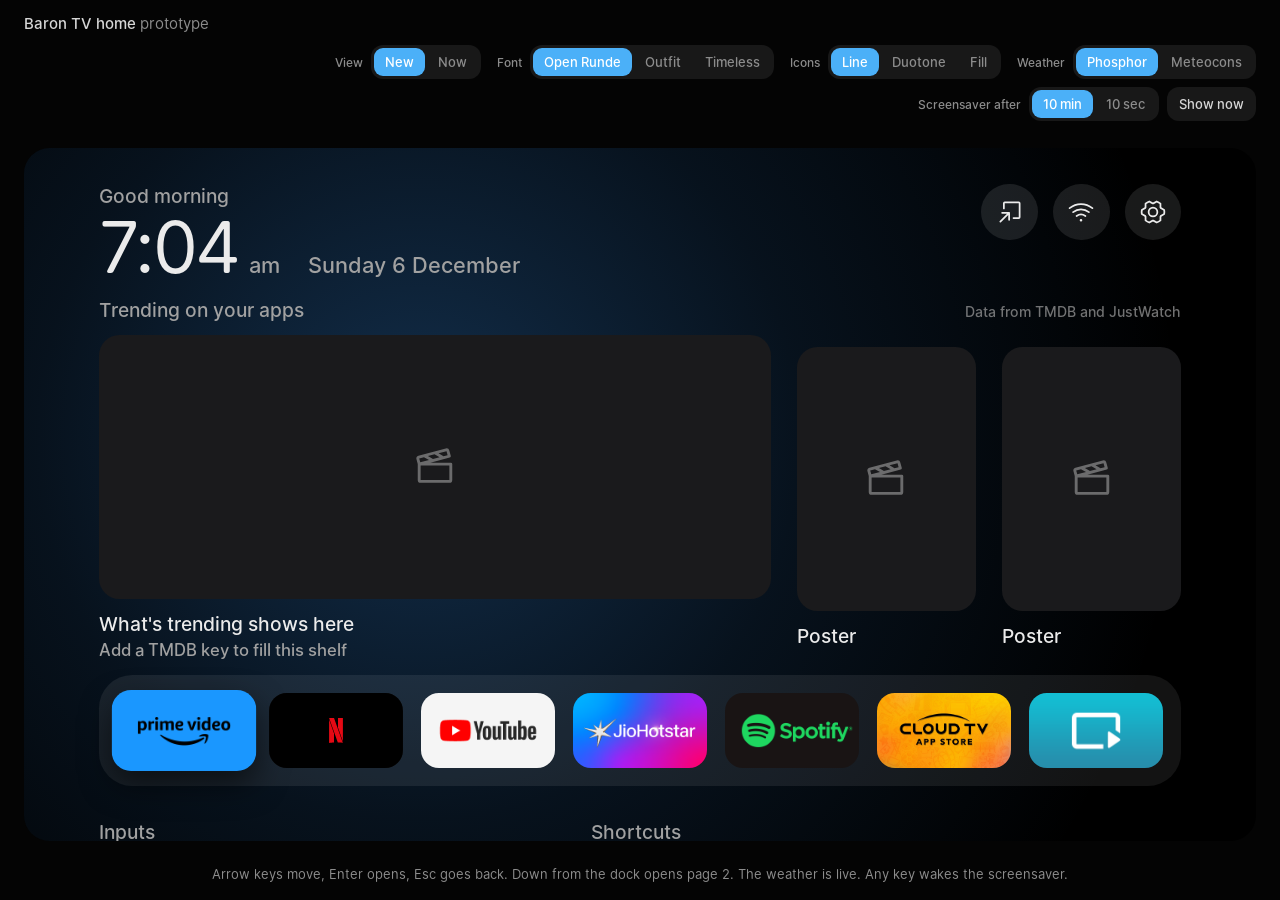
==== prototype/index.html @ 2982a202 "feat(prototype): home screen redesign to review on localhost A dark, two-page home screen built from" ====
<!doctype html>
<html lang="en">
<head>
  <meta charset="utf-8">
  <meta name="viewport" content="width=device-width, initial-scale=1">
  <meta name="color-scheme" content="dark">
  <title>Baron TV Home</title>
  <link rel="stylesheet" href="app.css">
</head>
<body>
  <header class="bar">
    <p class="bar-title">Baron TV home <span>prototype</span></p>
    <form class="controls" id="controls">
      <div class="ctl">
        <span class="ctl-label" id="l-view">View</span>
        <div class="seg" role="radiogroup" aria-labelledby="l-view">
          <label><input type="radio" name="view" value="new" checked>New</label>
          <label><input type="radio" name="view" value="now">Now</label>
        </div>
      </div>
      <div class="ctl">
        <span class="ctl-label" id="l-font">Font</span>
        <div class="seg" role="radiogroup" aria-labelledby="l-font">
          <label><input type="radio" name="font" value="open-runde" checked>Open Runde</label>
          <label><input type="radio" name="font" value="outfit">Outfit</label>
          <label><input type="radio" name="font" value="timeless">Timeless</label>
        </div>
      </div>
      <div class="ctl">
        <span class="ctl-label" id="l-ui">Icons</span>
        <div class="seg" role="radiogroup" aria-labelledby="l-ui">
          <label><input type="radio" name="ui" value="regular" checked>Line</label>
          <label><input type="radio" name="ui" value="duotone">Duotone</label>
          <label><input type="radio" name="ui" value="fill">Fill</label>
        </div>
      </div>
      <div class="ctl">
        <span class="ctl-label" id="l-weather">Weather</span>
        <div class="seg" role="radiogroup" aria-labelledby="l-weather">
          <label><input type="radio" name="weather" value="phosphor" checked>Phosphor</label>
          <label><input type="radio" name="weather" value="meteocons">Meteocons</label>
        </div>
      </div>
      <div class="ctl">
        <span class="ctl-label" id="l-saver">Screensaver after</span>
        <div class="seg" role="radiogroup" aria-labelledby="l-saver">
          <label><input type="radio" name="saver" value="600" checked>10 min</label>
          <label><input type="radio" name="saver" value="10">10 sec</label>
        </div>
        <button class="ctl-btn" type="button" id="saverNow">Show now</button>
      </div>
    </form>
  </header>

  <main class="stage">
    <div class="frame" id="frame">
      <section class="screen" id="screen" aria-label="TV home screen">
        <div class="ambient" id="ambient" aria-hidden="true"></div>

        <div class="content" id="content">
          <!-- Page 1: clock, controls, what's trending, the dock. -->
          <div class="top">
            <div class="clock">
              <p class="greeting" id="greeting">Good morning</p>
              <p class="time-row">
                <span class="time" id="time">10:00</span>
                <span class="ampm" id="ampm">am</span>
                <span class="date" id="date">Tuesday 20 October</span>
              </p>
            </div>
            <div class="corner">
              <nav class="buttons" aria-label="TV controls">
                <div class="btn-wrap">
                  <button class="round" type="button" aria-label="Inputs"><span class="glyph" data-icon="arrow-square-in" aria-hidden="true"></span></button>
                  <div class="inputs" id="inputs" hidden>
                    <button class="input-row" type="button" data-input="HDMI 1"><span>HDMI 1</span><small><i></i>Connected</small></button>
                    <button class="input-row" type="button" data-input="HDMI 2"><span>HDMI 2</span></button>
                    <button class="input-row" type="button" data-input="AV"><span>AV</span></button>
                  </div>
                </div>
                <button class="round" type="button" aria-label="Wi-Fi"><span class="glyph" data-icon="wifi-high" aria-hidden="true"></span></button>
                <button class="round" type="button" aria-label="Settings"><span class="glyph" data-icon="gear-six" aria-hidden="true"></span></button>
              </nav>
              <p class="weather" id="weather" hidden>
                <span class="wx-icon" id="wxIcon" aria-hidden="true"></span>
                <span class="wx-temp" id="wxTemp"></span>
                <span class="wx-text" id="wxText"></span>
              </p>
            </div>
          </div>

          <section class="shelf" aria-labelledby="shelfTitle">
            <p class="shelf-head">
              <span id="shelfTitle">Trending on your apps</span>
              <small id="credit">Data from TMDB and JustWatch</small>
            </p>
            <div class="posters" id="posters"></div>
          </section>

          <div class="dock" id="dock"></div>

          <!-- Page 2, under the dock: inputs, shortcuts and the weather card. -->
          <div class="extras">
            <section class="group" aria-labelledby="inputsTitle">
              <p class="group-head" id="inputsTitle">Inputs</p>
              <div class="chips" id="inputChips"></div>
            </section>
            <section class="group" aria-labelledby="shortcutsTitle">
              <p class="group-head" id="shortcutsTitle">Shortcuts</p>
              <div class="chips" id="shortcutChips"></div>
            </section>
          </div>

          <div class="cards">
            <section class="panel wx-card" aria-labelledby="wxPlace">
              <div class="wx-now">
                <p class="panel-head" id="wxPlace">Bengaluru</p>
                <p class="wx-big"><span class="wx-big-icon" id="wxBigIcon" aria-hidden="true"></span><span id="wxBigTemp">--°</span></p>
                <p class="wx-cond" id="wxCond">Loading the weather</p>
                <p class="wx-range" id="wxRange"></p>
              </div>
              <div class="wx-later">
                <ol class="wx-hours" id="wxHours"></ol>
                <p class="wx-sun" id="wxSun"></p>
              </div>
            </section>
          </div>

        </div>

        <p class="toast" id="toast" role="status"></p>

        <!-- Idle screensaver: the old DVD logo bouncing off the edges, a new colour at every bounce. -->
        <div class="saver" id="saver" hidden aria-hidden="true">
          <svg class="saver-logo" id="saverLogo" viewBox="0 0 200 104">
            <text x="111" y="60" text-anchor="middle" transform="skewX(-12)" class="saver-dvd">DVD</text>
            <ellipse cx="100" cy="84" rx="93" ry="15"/>
            <text x="100" y="89.6" text-anchor="middle" class="saver-video">VIDEO</text>
          </svg>
        </div>
      </section>
      <img class="now-shot" id="nowShot" src="assets/current-home.png" alt="The current home screen on the TV" hidden>
    </div>
  </main>

  <p class="hint">Arrow keys move, Enter opens, Esc goes back. Down from the dock opens page 2. The weather is live. Any key wakes the screensaver.</p>

  <script src="app.js"></script>
</body>
</html>
---- prototype/app.css ----
/* Baron TV home prototype. The TV canvas is 960x540: one CSS pixel here is one dp in the launcher,
   which the TV draws at 1.33x on its 1280x720 output. */

@font-face {
  font-family: "Open Runde";
  src: url("assets/fonts/open-runde/OpenRunde-Regular.woff2") format("woff2");
  font-weight: 400;
  font-display: block;
}

@font-face {
  font-family: "Open Runde";
  src: url("assets/fonts/open-runde/OpenRunde-Medium.woff2") format("woff2");
  font-weight: 500;
  font-display: block;
}

@font-face {
  font-family: "Open Runde";
  src: url("assets/fonts/open-runde/OpenRunde-Semibold.woff2") format("woff2");
  font-weight: 600;
  font-display: block;
}

@font-face {
  font-family: "Open Runde";
  src: url("assets/fonts/open-runde/OpenRunde-Bold.woff2") format("woff2");
  font-weight: 700;
  font-display: block;
}

@font-face {
  font-family: "Outfit TV";
  src: url("assets/fonts/outfit.ttf") format("truetype");
  font-weight: 100 900;
  font-display: block;
}

*,
*::before,
*::after {
  box-sizing: border-box;
  min-width: 0;
}

:root {
  color-scheme: dark;
  interpolate-size: allow-keywords;
  text-wrap: pretty;
  overflow-wrap: break-word;
  font-synthesis: none;
  -webkit-font-smoothing: antialiased;
  -moz-osx-font-smoothing: grayscale;
  -webkit-text-size-adjust: 100%;
  -webkit-tap-highlight-color: transparent;

  --ease-out: cubic-bezier(0.23, 1, 0.32, 1);

  /* One accent, only ever the fill of the focused round button or menu row. */
  --accent: oklch(73% 0.14 243);
  --on-accent: oklch(100% 0 none);

  /* Prototype chrome around the TV: dim, like the room a TV is watched in. */
  --page: oklch(11% 0 none);
  --tray: oklch(21% 0 none);
  --chrome-text: oklch(88% 0 none);
  --chrome-text-2: oklch(64% 0 none);
}

body {
  margin: 0;
  min-height: 100svh;
  display: flex;
  flex-direction: column;
  background: var(--page);
  color: var(--chrome-text);
  font-family: "Open Runde", system-ui, sans-serif;
}

p,
ol,
ul {
  margin: 0;
  padding: 0;
}

ol,
ul {
  list-style: none;
}

button {
  padding: 0;
  border: 0;
  background: none;
  color: inherit;
  font: inherit;
  text-align: inherit;
  cursor: pointer;
  touch-action: manipulation;
  user-select: none;
  -webkit-user-select: none;
}

img,
svg {
  display: block;
  max-width: 100%;
}

/* ---- Prototype chrome ------------------------------------------------------------------------ */

.bar {
  display: flex;
  flex-wrap: wrap;
  align-items: center;
  justify-content: space-between;
  gap: 12px 24px;
  padding-block: 14px;
  padding-inline: 24px;
}

.bar-title {
  font-size: 15px;
  font-weight: 500;
}

.bar-title span {
  color: var(--chrome-text-2);
  font-weight: 400;
}

.controls {
  display: flex;
  flex-wrap: wrap;
  justify-content: end;
  gap: 8px 16px;
}

.ctl {
  display: flex;
  align-items: center;
  gap: 8px;
}

.ctl-label {
  color: var(--chrome-text-2);
  font-size: 12px;
  font-weight: 500;
}

.seg {
  display: flex;
  gap: 2px;
  padding: 3px;
  border-radius: 12px;
  corner-shape: squircle;
  background: var(--tray);
}

.seg label {
  position: relative;
  display: inline-flex;
  align-items: center;
  block-size: 28px;
  padding-inline: 11px;
  border-radius: 9px;
  corner-shape: squircle;
  color: var(--chrome-text-2);
  font-size: 13px;
  font-weight: 500;
  cursor: pointer;
  user-select: none;
  -webkit-user-select: none;
}

.seg input {
  position: absolute;
  inset: 0;
  margin: 0;
  opacity: 0;
  cursor: pointer;
}

.seg label:has(input:checked) {
  background: var(--accent);
  color: var(--on-accent);
}

.seg label:has(input:focus-visible) {
  outline: 2px solid var(--accent);
  outline-offset: 2px;
}

.seg label:active {
  scale: 0.97;
}

@media (hover: hover) and (pointer: fine) {
  .seg label:hover:not(:has(input:checked)) {
    color: var(--chrome-text);
  }
}

.stage {
  flex: 1;
  display: grid;
  place-items: center;
  padding-inline: 24px;
}

.frame {
  zoom: var(--fit, 1);
}

.now-shot {
  inline-size: 960px;
  block-size: 540px;
  border-radius: 20px;
  corner-shape: squircle;
}

/* The img rule above outranks the browser's own [hidden]. */
.now-shot[hidden] {
  display: none;
}

.hint {
  padding-block: 12px 18px;
  color: var(--chrome-text-2);
  font-size: 13px;
  text-align: center;
}

/* ---- The TV screen --------------------------------------------------------------------------- */

.screen {
  /* Black, with trays as a veil of white: the glow tints them instead of stopping at a grey slab. */
  --bg: oklch(0% 0 none);
  --band: oklch(100% 0 none / 0.075);
  --fill: oklch(21.8% 0.004 286);
  --fill-2: oklch(100% 0 none / 0.1);
  --chip: oklch(100% 0 none / 0.08);
  --chip-on: oklch(100% 0 none / 0.17);
  --panel: oklch(27.5% 0 none);
  --text: oklch(94% 0 none);
  --text-2: oklch(71% 0 none);
  --font: "Open Runde", system-ui, sans-serif;
  --w-light: 400;
  --track-big: -0.035em;

  position: relative;
  inline-size: 960px;
  block-size: 540px;
  overflow: clip;
  border-radius: 20px;
  corner-shape: squircle;
  background: var(--bg);
  color: var(--text);
  font-family: var(--font);
}

.screen[hidden] {
  display: none;
}

/* Open Runde has no Light, so its big numbers are Regular. Outfit is the installed look. */
.screen[data-font="outfit"] {
  --font: "Outfit TV", system-ui, sans-serif;
  --w-light: 300;
  --track-big: -0.02em;
}

.screen[data-font="timeless"] {
  --font: "Timeless Sans", "Open Runde", system-ui, sans-serif;
  --w-light: 300;
  --track-big: -0.02em;
}

/* Glow in the colour of the focused artwork, under everything. */
.ambient {
  position: absolute;
  inset: 0;
  opacity: 0;
  pointer-events: none;
  background: radial-gradient(circle 595px at 32% 42%, var(--amb-1, transparent), var(--amb-2, transparent) 50%, transparent 100%);
}

/* Everything else scrolls as one layer: page 2 sits under the dock. */
.content {
  position: relative;
  display: flex;
  flex-direction: column;
  padding-block: 28px;
  padding-inline: 58px;
  translate: 0 var(--page-scroll, 0px);
}

/* ---- Page 1: top bar ------------------------------------------------------------------------- */

.top {
  display: flex;
  align-items: start;
  justify-content: space-between;
  gap: 24px;
}

.greeting {
  margin-block-end: 2px;
  color: var(--text-2);
  font-size: 15px;
  font-weight: 500;
}

.time-row {
  display: flex;
  align-items: baseline;
  gap: 8px;
}

.time {
  font-size: 56px;
  font-weight: var(--w-light);
  line-height: 1;
  letter-spacing: var(--track-big);
  font-variant-numeric: tabular-nums;
}

.ampm,
.date {
  color: var(--text-2);
  font-size: 17px;
  font-weight: 500;
}

.date {
  margin-inline-start: 14px;
}

.corner {
  display: grid;
  justify-items: end;
  gap: 10px;
}

.buttons {
  display: flex;
  gap: 12px;
}

.btn-wrap {
  position: relative;
}

.round {
  display: grid;
  place-items: center;
  inline-size: 44px;
  block-size: 44px;
  border-radius: 50%;
  background: var(--fill-2);
  color: var(--text);
}

/* A Phosphor icon drawn in the text colour: the SVG is a mask, so duotone's tint follows too. */
.glyph {
  flex: none;
  display: block;
  inline-size: 20px;
  block-size: 20px;
  background: currentColor;
  -webkit-mask: var(--src) center / contain no-repeat;
  mask: var(--src) center / contain no-repeat;
}

.round .glyph {
  inline-size: 22px;
  block-size: 22px;
}

.weather {
  display: flex;
  align-items: center;
  gap: 8px;
  color: var(--text-2);
  font-size: 15px;
  font-weight: 500;
}

.weather[hidden] {
  display: none;
}

.wx-temp {
  color: var(--text);
}

.wx-icon {
  display: grid;
  place-items: center;
  inline-size: 26px;
  block-size: 26px;
  color: var(--text);
}

/* Meteocons draw inside a wide margin, so they render larger to match the glyphs' weight. */
.wx-icon img,
.wx-hour-icon img {
  inline-size: 38px;
  block-size: 38px;
  max-width: none;
}

/* On a TV the focused item is the selection itself, so it shows whether it was reached with the
   remote or the mouse. The outline stays, transparent, for forced-colors mode. */
.round:focus,
.input-row:focus {
  outline: 2px solid transparent;
  background: var(--accent);
  color: var(--on-accent);
}

.round:active,
.input-row:active {
  scale: 0.96;
}

/* Inputs dropdown, hanging under its button. */

.inputs {
  position: absolute;
  inset-block-start: calc(100% + 10px);
  inset-inline-end: 0;
  z-index: 10;
  display: grid;
  gap: 2px;
  inline-size: 220px;
  padding: 6px;
  border-radius: 18px;
  corner-shape: squircle;
  background: var(--panel);
  transition: opacity 160ms var(--ease-out);
}

.inputs[hidden] {
  display: none;
}

@starting-style {
  .inputs {
    opacity: 0;
  }
}

.input-row {
  display: flex;
  align-items: center;
  justify-content: space-between;
  gap: 10px;
  block-size: 44px;
  padding-inline: 14px;
  border-radius: 12px;
  corner-shape: squircle;
  color: var(--text);
  font-size: 15px;
  font-weight: 500;
}

.input-row small {
  display: inline-flex;
  align-items: center;
  gap: 6px;
  color: var(--text-2);
  font-size: 13px;
  font-weight: 500;
}

.input-row:focus small {
  color: inherit;
}

.input-row i {
  inline-size: 7px;
  block-size: 7px;
  border-radius: 50%;
  background: currentColor;
}

/* ---- Page 1: trending shelf ------------------------------------------------------------------ */

.shelf {
  margin-block-start: 12px;
}

.shelf-head {
  display: flex;
  align-items: baseline;
  justify-content: space-between;
  margin-block-end: 10px;
  color: var(--text-2);
  font-size: 15px;
  font-weight: 500;
}

.shelf-head small {
  font-size: 11px;
  font-weight: 500;
  opacity: 0.7;
}

.posters {
  display: grid;
  grid-template-columns: 1fr 140px 140px;
  gap: 20px;
}

.poster {
  position: relative;
  display: block;
}

.poster:focus {
  outline: 2px solid transparent;
}

.art {
  display: grid;
  place-items: center;
  block-size: 206px;
  overflow: clip;
  border-radius: 16px;
  background: var(--fill);
  color: var(--text-2);
}

.art img {
  inline-size: 100%;
  block-size: 100%;
  object-fit: cover;
}

.art .glyph {
  inline-size: 36px;
  block-size: 36px;
  opacity: 0.6;
}

.p-title {
  display: block;
  margin-block-start: 10px;
  overflow: clip;
  color: var(--text);
  font-size: 15px;
  font-weight: 500;
  white-space: nowrap;
  text-overflow: ellipsis;
}

.p-meta {
  display: block;
  margin-block-start: 3px;
  overflow: clip;
  color: var(--text-2);
  font-size: 13px;
  font-weight: 500;
  white-space: nowrap;
  text-overflow: ellipsis;
}

/* Focus lifts the item where it is: a little larger, a soft shadow under it. Nothing travels. */
.poster:focus .art {
  scale: 1.035;
  box-shadow: 0 14px 28px oklch(0% 0 none / 0.55);
}

/* ---- The dock, as the installed launcher draws it ----------------------------------------------- */

.dock {
  display: grid;
  grid-template-columns: repeat(var(--count, 6), 1fr);
  gap: 14px;
  margin-block-start: 12px;
  padding: 14px;
  border-radius: 26px;
  background: var(--band);
}

.tile {
  position: relative;
  display: block;
}

.tile:focus {
  outline: 2px solid transparent;
}

.card {
  display: block;
  aspect-ratio: 16 / 9;
  overflow: clip;
  border-radius: 14px;
  background: var(--fill);
}

.card img {
  inline-size: 100%;
  block-size: 100%;
  object-fit: cover;
}

.tile:focus .card {
  scale: 1.08;
  box-shadow: 0 10px 22px oklch(0% 0 none / 0.55);
}

.tile:active .card,
.poster:active .art {
  scale: 1.02;
}

/* ---- Page 2: inputs and shortcuts ------------------------------------------------------------ */

.extras {
  display: flex;
  justify-content: space-between;
  gap: 40px;
  margin-block-start: 26px;
}

.group-head {
  margin-block-end: 10px;
  color: var(--text-2);
  font-size: 15px;
  font-weight: 500;
}

.chips {
  display: flex;
  gap: 12px;
}

.chip {
  position: relative;
  display: grid;
  place-items: center;
  align-content: center;
  gap: 7px;
  inline-size: 106px;
  block-size: 72px;
  border-radius: 16px;
  background: var(--chip);
  color: var(--text);
  font-size: 13px;
  font-weight: 500;
}

.chip .glyph {
  inline-size: 22px;
  block-size: 22px;
}

/* An input with nothing plugged in. */
.chip[data-idle] {
  color: var(--text-2);
}

.chip[data-idle] > * {
  opacity: 0.55;
}

.chip:focus {
  outline: 2px solid transparent;
  scale: 1.06;
  background: var(--chip-on);
  box-shadow: 0 10px 22px oklch(0% 0 none / 0.55);
}

.chip:active {
  scale: 1.02;
}

/* ---- Page 2: the weather card ---------------------------------------------------------------- */

.cards {
  margin-block-start: 24px;
}

.panel {
  padding: 20px;
  border-radius: 24px;
  background: var(--band);
}

.panel-head {
  color: var(--text-2);
  font-size: 15px;
  font-weight: 500;
}

.wx-card {
  display: grid;
  grid-template-columns: 230px 1fr;
  gap: 28px;
  min-block-size: 200px;
}

.wx-big {
  display: flex;
  align-items: center;
  gap: 12px;
  margin-block-start: 10px;
  font-size: 56px;
  font-weight: var(--w-light);
  line-height: 1;
  letter-spacing: var(--track-big);
}

.wx-big-icon {
  display: grid;
  place-items: center;
  inline-size: 48px;
  block-size: 48px;
}

.wx-big-icon .glyph {
  inline-size: 40px;
  block-size: 40px;
}

.wx-big-icon img {
  inline-size: 72px;
  block-size: 72px;
  max-width: none;
}

.wx-cond {
  margin-block-start: 12px;
  font-size: 18px;
  font-weight: 500;
}

.wx-range {
  margin-block-start: 4px;
  color: var(--text-2);
  font-size: 14px;
  font-weight: 500;
}

.wx-later {
  display: flex;
  flex-direction: column;
  justify-content: space-between;
}

.wx-hours {
  display: grid;
  grid-template-columns: repeat(8, 1fr);
  margin-block-start: 6px;
}

.wx-hours li {
  display: grid;
  justify-items: center;
  gap: 8px;
}

.wx-hour-time {
  color: var(--text-2);
  font-size: 13px;
  font-weight: 500;
}

.wx-hour-icon {
  display: grid;
  place-items: center;
  inline-size: 28px;
  block-size: 28px;
}

.wx-hour-icon .glyph {
  inline-size: 24px;
  block-size: 24px;
}

.wx-hour-temp {
  font-size: 16px;
  font-weight: 500;
}

.wx-sun {
  display: flex;
  gap: 24px;
  color: var(--text-2);
  font-size: 13px;
  font-weight: 500;
}

.wx-sun span {
  display: inline-flex;
  align-items: center;
  gap: 8px;
}

.wx-sun .glyph {
  inline-size: 18px;
  block-size: 18px;
}

@media (prefers-reduced-motion: no-preference) {
  .content {
    transition: translate 420ms var(--ease-out);
  }

  .card,
  .art,
  .chip {
    transition:
      scale 240ms var(--ease-out),
      box-shadow 240ms var(--ease-out),
      background-color 240ms var(--ease-out);
  }

  .round,
  .input-row,
  .seg label {
    transition: scale 160ms var(--ease-out);
  }
}

/* What would happen on the TV, said in place of doing it. */

.toast {
  position: absolute;
  inset-inline: 0;
  inset-block-end: 20px;
  z-index: 40;
  inline-size: fit-content;
  margin-inline: auto;
  padding-block: 10px;
  padding-inline: 18px;
  border-radius: 999px;
  background: var(--panel);
  color: var(--text);
  font-size: 15px;
  font-weight: 500;
  opacity: 0;
  pointer-events: none;
  transition: opacity 180ms var(--ease-out);
}

.toast.show {
  opacity: 1;
}

/* ---- Prototype: the Show now button ---------------------------------------------------------- */

.ctl-btn {
  block-size: 34px;
  padding-inline: 12px;
  border-radius: 12px;
  corner-shape: squircle;
  background: var(--tray);
  color: var(--chrome-text);
  font-size: 13px;
  font-weight: 500;
}

.ctl-btn:focus-visible {
  outline: 2px solid var(--accent);
  outline-offset: 2px;
}

.ctl-btn:active {
  scale: 0.97;
}

@media (prefers-reduced-motion: no-preference) {
  .ctl-btn {
    transition: scale 160ms var(--ease-out);
  }
}

/* ---- Idle screensaver ------------------------------------------------------------------------ */
/* Black over the whole screen; the logo is moved by app.js with a transform, so each frame is only
   a composite. It fades in; a key wakes it at once. */

.saver {
  position: absolute;
  inset: 0;
  z-index: 50;
  background: oklch(0% 0 none);
  transition: opacity 600ms var(--ease-out);
}

.saver[hidden] {
  display: none;
}

@starting-style {
  .saver {
    opacity: 0;
  }
}

.saver-logo {
  position: absolute;
  inset-block-start: 0;
  inset-inline-start: 0;
  inline-size: 150px;
  color: oklch(72% 0.19 25);
  fill: currentColor;
  overflow: visible;
}

.saver-dvd {
  font-family: var(--font);
  font-size: 66px;
  font-weight: 700;
  letter-spacing: -2px;
}

.saver-video {
  fill: oklch(0% 0 none);
  font-family: var(--font);
  font-size: 15px;
  font-weight: 700;
  letter-spacing: 6px;
}
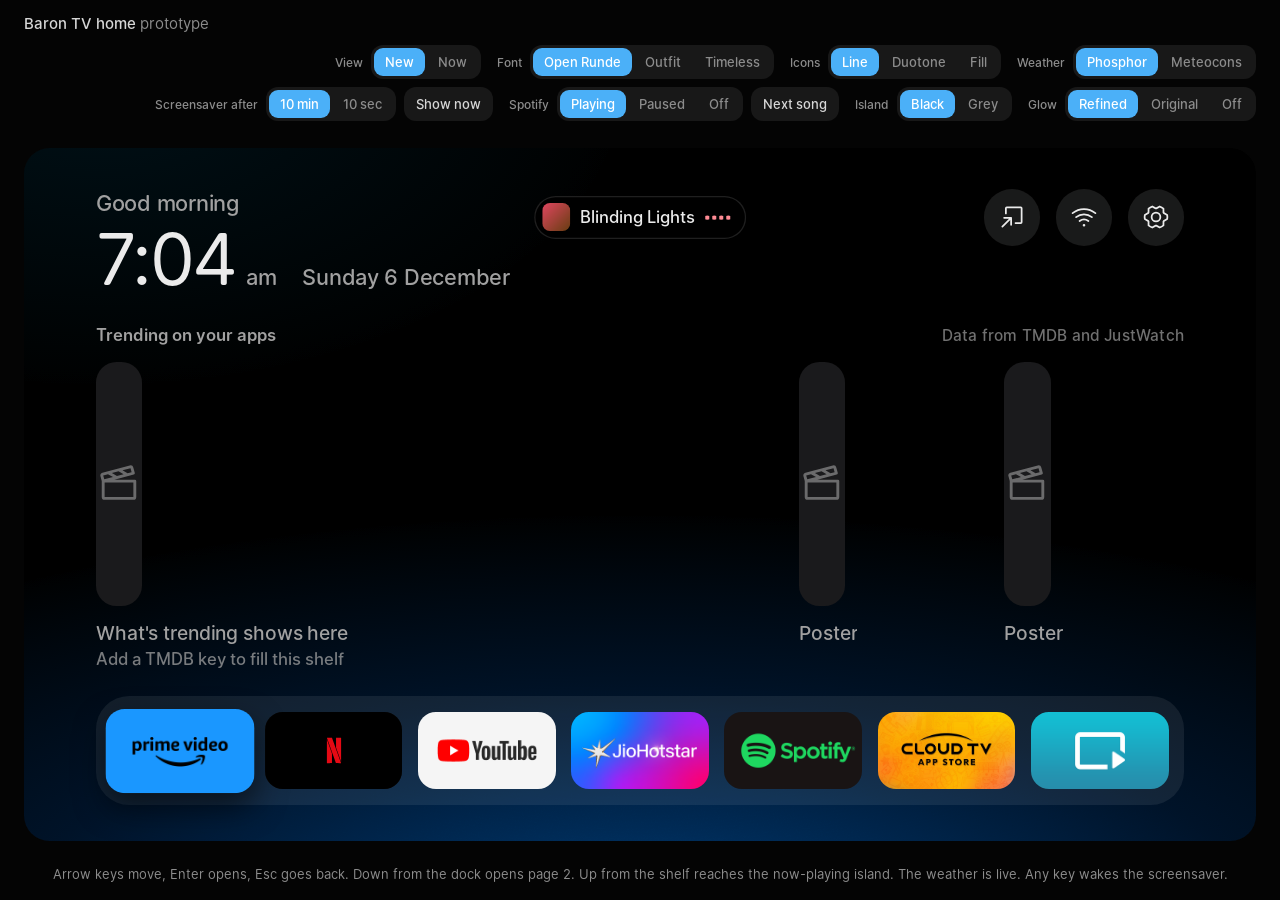
==== commit 70a0da20: "feat(prototype): Spotify now playing island, refined glow, Apple-style type Now playing as a Dynamic" ====
--- a/prototype/index.html
+++ b/prototype/index.html
@@ -6,6 +6,8 @@
   <meta name="color-scheme" content="dark">
   <title>Baron TV Home</title>
   <link rel="stylesheet" href="app.css">
+  <link rel="stylesheet" href="glow.css">
+  <link rel="stylesheet" href="island.css">
 </head>
 <body>
   <header class="bar">
@@ -49,13 +51,37 @@
         </div>
         <button class="ctl-btn" type="button" id="saverNow">Show now</button>
       </div>
+      <div class="ctl">
+        <span class="ctl-label" id="l-spotify">Spotify</span>
+        <div class="seg" role="radiogroup" aria-labelledby="l-spotify">
+          <label><input type="radio" name="spotify" value="playing" checked>Playing</label>
+          <label><input type="radio" name="spotify" value="paused">Paused</label>
+          <label><input type="radio" name="spotify" value="off">Off</label>
+        </div>
+        <button class="ctl-btn" type="button" id="songNext">Next song</button>
+      </div>
+      <div class="ctl">
+        <span class="ctl-label" id="l-island">Island</span>
+        <div class="seg" role="radiogroup" aria-labelledby="l-island">
+          <label><input type="radio" name="island" value="black" checked>Black</label>
+          <label><input type="radio" name="island" value="grey">Grey</label>
+        </div>
+      </div>
+      <div class="ctl">
+        <span class="ctl-label" id="l-glow">Glow</span>
+        <div class="seg" role="radiogroup" aria-labelledby="l-glow">
+          <label><input type="radio" name="glow" value="refined" checked>Refined</label>
+          <label><input type="radio" name="glow" value="original">Original</label>
+          <label><input type="radio" name="glow" value="off">Off</label>
+        </div>
+      </div>
     </form>
   </header>
 
   <main class="stage">
     <div class="frame" id="frame">
       <section class="screen" id="screen" aria-label="TV home screen">
-        <div class="ambient" id="ambient" aria-hidden="true"></div>
+        <div class="ambient" id="ambient" data-glow="refined" aria-hidden="true"></div>
 
         <div class="content" id="content">
           <!-- Page 1: clock, controls, what's trending, the dock. -->
@@ -128,6 +154,30 @@
 
         </div>
 
+        <!-- Now playing on Spotify, Dynamic Island style: a pill at the top centre that opens into a
+             player while it has focus, and for a moment when the song changes. -->
+        <div class="island" id="island" hidden data-size="compact" data-look="black">
+          <div class="isl-compact" id="islCompact" aria-hidden="true">
+            <span class="isl-art"><img alt="" crossorigin="anonymous"></span>
+            <span class="isl-line" id="islLine"></span>
+            <span class="isl-bars"><i></i><i></i><i></i><i></i></span>
+          </div>
+          <div class="isl-full" id="islFull">
+            <span class="isl-art isl-art-big"><img alt="" crossorigin="anonymous"></span>
+            <div class="isl-info">
+              <p class="isl-title"><span id="islTitle"></span><span class="glyph isl-src" data-icon="spotify-logo" aria-hidden="true"></span></p>
+              <p class="isl-artist" id="islArtist"></p>
+              <span class="isl-track" aria-hidden="true"><span class="isl-fill" id="islFill"></span></span>
+              <p class="isl-times"><span id="islAt">0:00</span><span id="islLeft">-0:00</span></p>
+            </div>
+            <div class="isl-ctls">
+              <button class="isl-ctl" type="button" data-act="prev" aria-label="Previous song"><span class="glyph" data-icon="skip-back" data-weight="fill" aria-hidden="true"></span></button>
+              <button class="isl-ctl" type="button" data-act="toggle" aria-label="Pause" id="islToggle"><span class="glyph" data-icon="pause" data-weight="fill" aria-hidden="true"></span></button>
+              <button class="isl-ctl" type="button" data-act="next" aria-label="Next song"><span class="glyph" data-icon="skip-forward" data-weight="fill" aria-hidden="true"></span></button>
+            </div>
+          </div>
+        </div>
+
         <p class="toast" id="toast" role="status"></p>
 
         <!-- Idle screensaver: the old DVD logo bouncing off the edges, a new colour at every bounce. -->
@@ -143,7 +193,7 @@
     </div>
   </main>
 
-  <p class="hint">Arrow keys move, Enter opens, Esc goes back. Down from the dock opens page 2. The weather is live. Any key wakes the screensaver.</p>
+  <p class="hint">Arrow keys move, Enter opens, Esc goes back. Down from the dock opens page 2. Up from the shelf reaches the now-playing island. The weather is live. Any key wakes the screensaver.</p>
 
   <script src="app.js"></script>
 </body>
--- a/prototype/app.css
+++ b/prototype/app.css
@@ -249,6 +249,31 @@
   --w-light: 400;
   --track-big: -0.035em;
 
+  /* Type scale, about half of tvOS's points since the canvas is 960x540. Each size comes with its
+     leading and tracking: tracking tightens as text grows, sits near 0 from 13 to 17, opens at 12. */
+  --t-display: 56px; /* the clock, page 2's temperature */
+  --t-sub: 17px; /* greeting, date, the weather line */
+  --t-body: 15px; /* titles under posters, card text, the toast */
+  --t-label: 13px; /* section labels, chips, poster details, hours */
+  --t-caption: 12px; /* credits */
+  --lh-text: 1.3;
+  --tr-sub: -0.012em;
+  --tr-body: -0.006em;
+  --tr-label: 0em;
+  --tr-caption: 0.012em;
+
+  /* Spacing on a 4 dp grid, and the safe area: tvOS keeps 60 pt top and bottom (30 here); the sides
+     sit at 56 so the shelf and dock line up under the clock. */
+  --s-1: 4px;
+  --s-2: 8px;
+  --s-3: 12px;
+  --s-4: 16px;
+  --s-5: 20px;
+  --s-6: 24px;
+  --s-8: 32px;
+  --safe-block: 32px;
+  --safe-inline: 56px;
+
   position: relative;
   inline-size: 960px;
   block-size: 540px;
@@ -286,13 +311,20 @@
   background: radial-gradient(circle 595px at 32% 42%, var(--amb-1, transparent), var(--amb-2, transparent) 50%, transparent 100%);
 }
 
+/* Registered so it reads 0px until app.js sets it, which the page 2 query below relies on. */
+@property --page-scroll {
+  syntax: "<length>";
+  inherits: true;
+  initial-value: 0px;
+}
+
 /* Everything else scrolls as one layer: page 2 sits under the dock. */
 .content {
   position: relative;
   display: flex;
   flex-direction: column;
-  padding-block: 28px;
-  padding-inline: 58px;
+  padding-block: var(--safe-block);
+  padding-inline: var(--safe-inline);
   translate: 0 var(--page-scroll, 0px);
 }
 
@@ -306,16 +338,18 @@
 }
 
 .greeting {
-  margin-block-end: 2px;
-  color: var(--text-2);
-  font-size: 15px;
-  font-weight: 500;
+  margin-block-end: var(--s-1);
+  color: var(--text-2);
+  font-size: var(--t-sub);
+  font-weight: 500;
+  line-height: var(--lh-text);
+  letter-spacing: var(--tr-sub);
 }
 
 .time-row {
   display: flex;
   align-items: baseline;
-  gap: 8px;
+  gap: var(--s-2);
 }
 
 .time {
@@ -329,23 +363,25 @@
 .ampm,
 .date {
   color: var(--text-2);
-  font-size: 17px;
-  font-weight: 500;
+  font-size: var(--t-sub);
+  font-weight: 500;
+  letter-spacing: var(--tr-sub);
 }
 
 .date {
-  margin-inline-start: 14px;
-}
-
+  margin-inline-start: var(--s-3);
+}
+
+/* 11 rather than 12 puts the weather line on the date's baseline across the screen (Open Runde). */
 .corner {
   display: grid;
   justify-items: end;
-  gap: 10px;
+  gap: calc(var(--s-3) - 1px);
 }
 
 .buttons {
   display: flex;
-  gap: 12px;
+  gap: var(--s-3);
 }
 
 .btn-wrap {
@@ -381,10 +417,12 @@
 .weather {
   display: flex;
   align-items: center;
-  gap: 8px;
-  color: var(--text-2);
-  font-size: 15px;
-  font-weight: 500;
+  gap: var(--s-2);
+  color: var(--text-2);
+  font-size: var(--t-sub);
+  font-weight: 500;
+  letter-spacing: var(--tr-sub);
+  font-variant-numeric: tabular-nums;
 }
 
 .weather[hidden] {
@@ -462,8 +500,9 @@
   border-radius: 12px;
   corner-shape: squircle;
   color: var(--text);
-  font-size: 15px;
-  font-weight: 500;
+  font-size: var(--t-body);
+  font-weight: 500;
+  letter-spacing: var(--tr-body);
 }
 
 .input-row small {
@@ -471,8 +510,9 @@
   align-items: center;
   gap: 6px;
   color: var(--text-2);
-  font-size: 13px;
-  font-weight: 500;
+  font-size: var(--t-label);
+  font-weight: 500;
+  letter-spacing: var(--tr-label);
 }
 
 .input-row:focus small {
@@ -489,34 +529,42 @@
 /* ---- Page 1: trending shelf ------------------------------------------------------------------ */
 
 .shelf {
-  margin-block-start: 12px;
-}
-
+  margin-block-start: var(--s-6);
+}
+
+/* Section labels sit a step quieter than what they label: smaller, semibold, secondary. */
 .shelf-head {
   display: flex;
   align-items: baseline;
   justify-content: space-between;
-  margin-block-end: 10px;
-  color: var(--text-2);
-  font-size: 15px;
-  font-weight: 500;
+  margin-block-end: var(--s-3);
+  color: var(--text-2);
+  font-size: var(--t-label);
+  font-weight: 600;
+  line-height: var(--lh-text);
+  letter-spacing: var(--tr-label);
 }
 
 .shelf-head small {
-  font-size: 11px;
-  font-weight: 500;
+  font-size: var(--t-caption);
+  font-weight: 500;
+  letter-spacing: var(--tr-caption);
   opacity: 0.7;
 }
 
+/* Every poster hangs from the same top line, so art, titles and details share their edges whatever
+   the other cards hold (a button stretched to the row would centre its content instead). */
 .posters {
   display: grid;
   grid-template-columns: 1fr 140px 140px;
-  gap: 20px;
+  align-items: start;
+  gap: var(--s-5);
 }
 
 .poster {
   position: relative;
-  display: block;
+  display: flex;
+  flex-direction: column;
 }
 
 .poster:focus {
@@ -526,7 +574,7 @@
 .art {
   display: grid;
   place-items: center;
-  block-size: 206px;
+  block-size: 190px;
   overflow: clip;
   border-radius: 16px;
   background: var(--fill);
@@ -547,40 +595,62 @@
 
 .p-title {
   display: block;
-  margin-block-start: 10px;
+  margin-block-start: var(--s-3);
   overflow: clip;
-  color: var(--text);
-  font-size: 15px;
-  font-weight: 500;
+  color: var(--text-2);
+  font-size: var(--t-body);
+  font-weight: 500;
+  line-height: var(--lh-text);
+  letter-spacing: var(--tr-body);
   white-space: nowrap;
   text-overflow: ellipsis;
 }
 
 .p-meta {
   display: block;
-  margin-block-start: 3px;
+  margin-block-start: 2px;
   overflow: clip;
   color: var(--text-2);
-  font-size: 13px;
-  font-weight: 500;
+  font-size: var(--t-label);
+  font-weight: 500;
+  line-height: var(--lh-text);
+  letter-spacing: var(--tr-label);
   white-space: nowrap;
   text-overflow: ellipsis;
-}
-
-/* Focus lifts the item where it is: a little larger, a soft shadow under it. Nothing travels. */
+  opacity: 0.75;
+}
+
+/* Focus lifts the item where it is: larger, a deeper shadow, a lighter surface where there's no art
+   yet, and its title brightens and steps down to clear the lifted card, as tvOS does. Nothing travels. */
 .poster:focus .art {
-  scale: 1.035;
-  box-shadow: 0 14px 28px oklch(0% 0 none / 0.55);
+  scale: 1.05;
+  background: oklch(29% 0.004 286);
+  color: var(--text);
+  box-shadow: 0 18px 36px oklch(0% 0 none / 0.6);
+}
+
+.poster:focus .p-title,
+.poster:focus .p-meta {
+  translate: 0 5px;
+}
+
+.poster:focus .p-title {
+  color: var(--text);
+}
+
+.poster:focus .p-meta {
+  opacity: 1;
 }
 
 /* ---- The dock, as the installed launcher draws it ----------------------------------------------- */
 
+/* The band's radius is the tiles' 14 plus its 12 of padding, so the corners run concentric. */
 .dock {
   display: grid;
   grid-template-columns: repeat(var(--count, 6), 1fr);
-  gap: 14px;
-  margin-block-start: 12px;
-  padding: 14px;
+  gap: var(--s-3);
+  margin-block-start: var(--s-5);
+  padding: var(--s-3);
   border-radius: 26px;
   background: var(--band);
 }
@@ -620,23 +690,35 @@
 
 /* ---- Page 2: inputs and shortcuts ------------------------------------------------------------ */
 
+/* On page 2 the dock scrolls to the top edge; what's left of page 1 above it (the shelf's last line)
+   fades out, so no half-cut text sits at the top of the screen. */
+@container not style(--page-scroll: 0px) {
+  .top,
+  .shelf {
+    opacity: 0;
+  }
+}
+
+/* Far enough under the dock that page 1 never shows half a label at its bottom edge. */
 .extras {
   display: flex;
   justify-content: space-between;
   gap: 40px;
-  margin-block-start: 26px;
+  margin-block-start: var(--s-8);
 }
 
 .group-head {
-  margin-block-end: 10px;
-  color: var(--text-2);
-  font-size: 15px;
-  font-weight: 500;
+  margin-block-end: var(--s-3);
+  color: var(--text-2);
+  font-size: var(--t-label);
+  font-weight: 600;
+  line-height: var(--lh-text);
+  letter-spacing: var(--tr-label);
 }
 
 .chips {
   display: flex;
-  gap: 12px;
+  gap: var(--s-3);
 }
 
 .chip {
@@ -644,14 +726,16 @@
   display: grid;
   place-items: center;
   align-content: center;
-  gap: 7px;
+  gap: var(--s-2);
   inline-size: 106px;
   block-size: 72px;
   border-radius: 16px;
   background: var(--chip);
   color: var(--text);
-  font-size: 13px;
-  font-weight: 500;
+  font-size: var(--t-label);
+  font-weight: 500;
+  line-height: var(--lh-text);
+  letter-spacing: var(--tr-label);
 }
 
 .chip .glyph {
@@ -682,37 +766,41 @@
 /* ---- Page 2: the weather card ---------------------------------------------------------------- */
 
 .cards {
-  margin-block-start: 24px;
+  margin-block-start: var(--s-6);
 }
 
 .panel {
-  padding: 20px;
+  padding: var(--s-6);
   border-radius: 24px;
   background: var(--band);
 }
 
+/* The card's own title: the place, as Weather heads its cards. */
 .panel-head {
-  color: var(--text-2);
-  font-size: 15px;
-  font-weight: 500;
+  color: var(--text);
+  font-size: var(--t-body);
+  font-weight: 600;
+  line-height: var(--lh-text);
+  letter-spacing: var(--tr-body);
 }
 
 .wx-card {
   display: grid;
   grid-template-columns: 230px 1fr;
-  gap: 28px;
+  gap: var(--s-8);
   min-block-size: 200px;
 }
 
 .wx-big {
   display: flex;
   align-items: center;
-  gap: 12px;
-  margin-block-start: 10px;
-  font-size: 56px;
+  gap: var(--s-3);
+  margin-block-start: var(--s-3);
+  font-size: var(--t-display);
   font-weight: var(--w-light);
   line-height: 1;
   letter-spacing: var(--track-big);
+  font-variant-numeric: tabular-nums;
 }
 
 .wx-big-icon {
@@ -734,16 +822,21 @@
 }
 
 .wx-cond {
-  margin-block-start: 12px;
-  font-size: 18px;
-  font-weight: 500;
+  margin-block-start: var(--s-3);
+  font-size: var(--t-sub);
+  font-weight: 500;
+  line-height: var(--lh-text);
+  letter-spacing: var(--tr-sub);
 }
 
 .wx-range {
-  margin-block-start: 4px;
-  color: var(--text-2);
-  font-size: 14px;
-  font-weight: 500;
+  margin-block-start: 2px;
+  color: var(--text-2);
+  font-size: var(--t-label);
+  font-weight: 500;
+  line-height: var(--lh-text);
+  letter-spacing: var(--tr-label);
+  font-variant-numeric: tabular-nums;
 }
 
 .wx-later {
@@ -761,13 +854,15 @@
 .wx-hours li {
   display: grid;
   justify-items: center;
-  gap: 8px;
+  gap: var(--s-2);
 }
 
 .wx-hour-time {
   color: var(--text-2);
-  font-size: 13px;
-  font-weight: 500;
+  font-size: var(--t-label);
+  font-weight: 500;
+  letter-spacing: var(--tr-label);
+  font-variant-numeric: tabular-nums;
 }
 
 .wx-hour-icon {
@@ -783,22 +878,26 @@
 }
 
 .wx-hour-temp {
-  font-size: 16px;
-  font-weight: 500;
+  font-size: var(--t-body);
+  font-weight: 500;
+  letter-spacing: var(--tr-body);
+  font-variant-numeric: tabular-nums;
 }
 
 .wx-sun {
   display: flex;
-  gap: 24px;
-  color: var(--text-2);
-  font-size: 13px;
-  font-weight: 500;
+  gap: var(--s-6);
+  color: var(--text-2);
+  font-size: var(--t-label);
+  font-weight: 500;
+  letter-spacing: var(--tr-label);
+  font-variant-numeric: tabular-nums;
 }
 
 .wx-sun span {
   display: inline-flex;
   align-items: center;
-  gap: 8px;
+  gap: var(--s-2);
 }
 
 .wx-sun .glyph {
@@ -820,6 +919,19 @@
       background-color 240ms var(--ease-out);
   }
 
+  .p-title,
+  .p-meta {
+    transition:
+      translate 240ms var(--ease-out),
+      color 240ms var(--ease-out),
+      opacity 240ms var(--ease-out);
+  }
+
+  .top,
+  .shelf {
+    transition: opacity 240ms var(--ease-out);
+  }
+
   .round,
   .input-row,
   .seg label {
@@ -837,12 +949,13 @@
   inline-size: fit-content;
   margin-inline: auto;
   padding-block: 10px;
-  padding-inline: 18px;
+  padding-inline: var(--s-5);
   border-radius: 999px;
   background: var(--panel);
   color: var(--text);
-  font-size: 15px;
-  font-weight: 500;
+  font-size: var(--t-body);
+  font-weight: 500;
+  letter-spacing: var(--tr-body);
   opacity: 0;
   pointer-events: none;
   transition: opacity 180ms var(--ease-out);
--- a/prototype/glow.css
+++ b/prototype/glow.css
@@ -0,0 +1,47 @@
+/* Refined glow: light rising from behind the dock in the focused artwork's colour, deeper and more
+   saturated at its core than the original fog, with a faint second tone up in the far corner. The
+   colours are registered so they morph from one app to the next instead of blinking through dim. A
+   fine grain sits on top so the long dark fades don't band on an 8-bit TV panel; on black it
+   disappears (overlay leaves black alone). app.js sets the three colours from the artwork. */
+
+@property --g-core {
+  syntax: "<color>";
+  inherits: false;
+  initial-value: oklch(0% 0 none / 0);
+}
+
+@property --g-mid {
+  syntax: "<color>";
+  inherits: false;
+  initial-value: oklch(0% 0 none / 0);
+}
+
+@property --g-far {
+  syntax: "<color>";
+  inherits: false;
+  initial-value: oklch(0% 0 none / 0);
+}
+
+.ambient[data-glow="refined"] {
+  background:
+    radial-gradient(115% 74% at 50% 112% in oklch, var(--g-core), var(--g-mid) 44%, oklch(0% 0 none / 0) 80%),
+    radial-gradient(60% 62% at 6% -10% in oklch, var(--g-far), oklch(0% 0 none / 0) 72%);
+}
+
+.ambient[data-glow="refined"]::after {
+  content: "";
+  position: absolute;
+  inset: 0;
+  background-image: url("data:image/svg+xml;utf8,<svg xmlns='http://www.w3.org/2000/svg' width='160' height='160'><filter id='n'><feTurbulence type='fractalNoise' baseFrequency='0.9' numOctaves='2' stitchTiles='stitch'/><feColorMatrix values='0 0 0 0 0.5  0 0 0 0 0.5  0 0 0 0 0.5  0 0 0 1 0'/></filter><rect width='100%' height='100%' filter='url(%23n)'/></svg>");
+  opacity: 0.09;
+  mix-blend-mode: overlay;
+}
+
+@media (prefers-reduced-motion: no-preference) {
+  .ambient[data-glow="refined"] {
+    transition:
+      --g-core 700ms var(--ease-out),
+      --g-mid 700ms var(--ease-out),
+      --g-far 700ms var(--ease-out);
+  }
+}
--- a/prototype/island.css
+++ b/prototype/island.css
@@ -0,0 +1,361 @@
+/* Now playing, Dynamic Island style. A pill hangs at the top centre while Spotify plays: cover, song,
+   and bars that move with the music in the cover's colour. It opens into a player (cover, song,
+   artist, progress, previous/play/next) while it has focus, and for a few seconds when the song
+   changes, then closes again. The shape morphs; the two layers inside cross-fade. On the TV it reads
+   Spotify's media session; here app.js plays a demo queue. */
+
+.island {
+  --isl-bg: oklch(0% 0 none);
+  --isl-accent: oklch(92% 0 none);
+  --isl-ease: cubic-bezier(0.32, 0.72, 0, 1);
+  --wc: 168px;
+
+  position: absolute;
+  inset-block-start: var(--isl-top, 33px);
+  inset-inline-start: 50%;
+  z-index: 30;
+  inline-size: var(--wc);
+  block-size: 34px;
+  translate: -50% 0;
+  overflow: clip;
+  border-radius: 17px;
+  background: var(--isl-bg);
+  color: var(--text);
+}
+
+.island[hidden] {
+  display: none;
+}
+
+/* Black on a black screen has no shape of its own, so a hairline draws the pill's edge. */
+.island[data-look="black"] {
+  box-shadow: inset 0 0 0 1px oklch(100% 0 none / 0.12);
+}
+
+.island[data-look="grey"] {
+  --isl-bg: oklch(21% 0 none);
+}
+
+/* Open, it's a layer over the clock and the weather: a shadow sets it above them. */
+.island[data-size="expanded"] {
+  inline-size: 420px;
+  block-size: 104px;
+  border-radius: 32px;
+  box-shadow: 0 18px 40px oklch(0% 0 none / 0.7);
+}
+
+.island[data-look="black"][data-size="expanded"] {
+  box-shadow:
+    inset 0 0 0 1px oklch(100% 0 none / 0.12),
+    0 18px 40px oklch(0% 0 none / 0.7);
+}
+
+/* Over the screensaver it stays, small: what's playing while the TV idles. */
+.island.over-saver {
+  z-index: 60;
+}
+
+/* ---- Compact: cover, song, bars ---------------------------------------------------------------- */
+
+.isl-compact {
+  position: absolute;
+  inset-block-start: 0;
+  inset-inline-start: 50%;
+  display: flex;
+  align-items: center;
+  gap: var(--s-2);
+  inline-size: max-content;
+  block-size: 34px;
+  padding-inline: 6px var(--s-3);
+  translate: -50% 0;
+  white-space: nowrap;
+}
+
+.isl-art {
+  flex: none;
+  display: block;
+  inline-size: 22px;
+  block-size: 22px;
+  overflow: clip;
+  border-radius: 6px;
+  background: var(--fill);
+}
+
+.isl-art img {
+  inline-size: 100%;
+  block-size: 100%;
+  object-fit: cover;
+}
+
+.isl-line {
+  max-inline-size: 168px;
+  overflow: clip;
+  font-size: var(--t-label);
+  font-weight: 500;
+  letter-spacing: var(--tr-label);
+  text-overflow: ellipsis;
+}
+
+.isl-bars {
+  display: flex;
+  align-items: center;
+  gap: 2.5px;
+  block-size: 15px;
+}
+
+.isl-bars i {
+  inline-size: 3px;
+  block-size: 100%;
+  border-radius: 2px;
+  background: var(--isl-accent);
+  scale: 1 0.22;
+}
+
+/* ---- Expanded: the player ------------------------------------------------------------------------ */
+
+.isl-full {
+  position: absolute;
+  inset-block-start: 0;
+  inset-inline-start: 50%;
+  display: flex;
+  align-items: center;
+  gap: var(--s-4);
+  inline-size: 420px;
+  block-size: 104px;
+  padding-inline: var(--s-4) var(--s-3);
+  translate: -50% 0;
+  opacity: 0;
+  visibility: hidden;
+}
+
+.island[data-size="expanded"] .isl-compact {
+  opacity: 0;
+}
+
+.island[data-size="expanded"] .isl-full {
+  opacity: 1;
+  visibility: visible;
+}
+
+.isl-art-big {
+  inline-size: 72px;
+  block-size: 72px;
+  border-radius: 16px;
+}
+
+.isl-info {
+  flex: 1;
+  display: grid;
+}
+
+.isl-title {
+  display: flex;
+  align-items: center;
+  gap: var(--s-2);
+  font-size: var(--t-body);
+  font-weight: 600;
+  letter-spacing: var(--tr-body);
+}
+
+.isl-title span:first-child {
+  overflow: clip;
+  white-space: nowrap;
+  text-overflow: ellipsis;
+}
+
+/* Where the music comes from, in Spotify's green. */
+.isl-src {
+  inline-size: 16px;
+  block-size: 16px;
+  color: oklch(74% 0.19 150);
+}
+
+.isl-artist {
+  margin-block-start: 2px;
+  overflow: clip;
+  color: var(--text-2);
+  font-size: var(--t-label);
+  font-weight: 500;
+  letter-spacing: var(--tr-label);
+  white-space: nowrap;
+  text-overflow: ellipsis;
+}
+
+.isl-track {
+  display: block;
+  margin-block-start: var(--s-3);
+  block-size: 4px;
+  overflow: clip;
+  border-radius: 2px;
+  background: oklch(100% 0 none / 0.18);
+}
+
+.isl-fill {
+  display: block;
+  block-size: 100%;
+  background: var(--text);
+  transform-origin: left;
+  scale: 0 1;
+}
+
+.isl-times {
+  display: flex;
+  justify-content: space-between;
+  margin-block-start: var(--s-1);
+  color: var(--text-2);
+  font-size: var(--t-caption);
+  font-weight: 500;
+  letter-spacing: var(--tr-caption);
+  font-variant-numeric: tabular-nums;
+}
+
+.isl-ctls {
+  display: flex;
+  gap: 4px;
+}
+
+.isl-ctl {
+  display: grid;
+  place-items: center;
+  inline-size: 38px;
+  block-size: 38px;
+  border-radius: 50%;
+  color: var(--text);
+}
+
+.isl-ctl .glyph {
+  inline-size: 20px;
+  block-size: 20px;
+}
+
+.isl-ctl[data-act="toggle"] .glyph {
+  inline-size: 24px;
+  block-size: 24px;
+}
+
+/* Focus fills with the one accent, as the round buttons do. */
+.isl-ctl:focus {
+  outline: 2px solid transparent;
+  background: var(--accent);
+  color: var(--on-accent);
+}
+
+.isl-ctl:active {
+  scale: 0.94;
+}
+
+/* As on the phone, what the open island lies over steps aside: the date and the weather line fade
+   while it's open and come back when it closes. */
+.screen:has(.island[data-size="expanded"]:not([hidden])) :is(.date, .weather) {
+  opacity: 0;
+}
+
+/* ---- Motion -------------------------------------------------------------------------------------- */
+
+@keyframes isl-eq {
+  from {
+    scale: 1 0.28;
+  }
+
+  to {
+    scale: 1 1;
+  }
+}
+
+@media (prefers-reduced-motion: no-preference) {
+  .island {
+    transition:
+      inline-size 460ms var(--isl-ease),
+      block-size 460ms var(--isl-ease),
+      border-radius 460ms var(--isl-ease),
+      box-shadow 460ms var(--ease-out),
+      opacity 320ms var(--ease-out),
+      scale 420ms var(--isl-ease);
+  }
+
+  @starting-style {
+    .island {
+      opacity: 0;
+      scale: 0.6;
+    }
+  }
+
+  /* Closing: the player fades out first, then the pill's content comes back. */
+  .isl-compact {
+    transition: opacity 200ms var(--ease-out) 170ms;
+  }
+
+  .isl-full {
+    transition:
+      opacity 110ms var(--ease-out),
+      visibility 0s linear 110ms;
+  }
+
+  /* Opening: the pill's content goes at once, the player arrives as the shape settles. */
+  .island[data-size="expanded"] .isl-compact {
+    transition: opacity 90ms var(--ease-out);
+  }
+
+  .island[data-size="expanded"] .isl-full {
+    transition:
+      opacity 240ms var(--ease-out) 150ms,
+      visibility 0s;
+  }
+
+  .isl-bars i {
+    transition:
+      scale 260ms var(--ease-out),
+      background-color 500ms var(--ease-out);
+  }
+
+  .island[data-playing] .isl-bars i {
+    animation: isl-eq 820ms ease-in-out infinite alternate;
+  }
+
+  .island[data-playing] .isl-bars i:nth-child(2) {
+    animation-duration: 640ms;
+    animation-delay: -320ms;
+  }
+
+  .island[data-playing] .isl-bars i:nth-child(3) {
+    animation-duration: 960ms;
+    animation-delay: -150ms;
+  }
+
+  .island[data-playing] .isl-bars i:nth-child(4) {
+    animation-duration: 720ms;
+    animation-delay: -500ms;
+  }
+
+  .isl-fill {
+    transition: scale 1s linear;
+  }
+
+  .isl-ctl {
+    transition: scale 160ms var(--ease-out);
+  }
+
+  .date,
+  .weather {
+    transition: opacity 200ms var(--ease-out);
+  }
+}
+
+/* Reduced motion: the bars stand still at different heights while playing. */
+@media (prefers-reduced-motion: reduce) {
+  .island[data-playing] .isl-bars i:nth-child(1) {
+    scale: 1 0.55;
+  }
+
+  .island[data-playing] .isl-bars i:nth-child(2) {
+    scale: 1 0.9;
+  }
+
+  .island[data-playing] .isl-bars i:nth-child(3) {
+    scale: 1 0.7;
+  }
+
+  .island[data-playing] .isl-bars i:nth-child(4) {
+    scale: 1 0.4;
+  }
+}
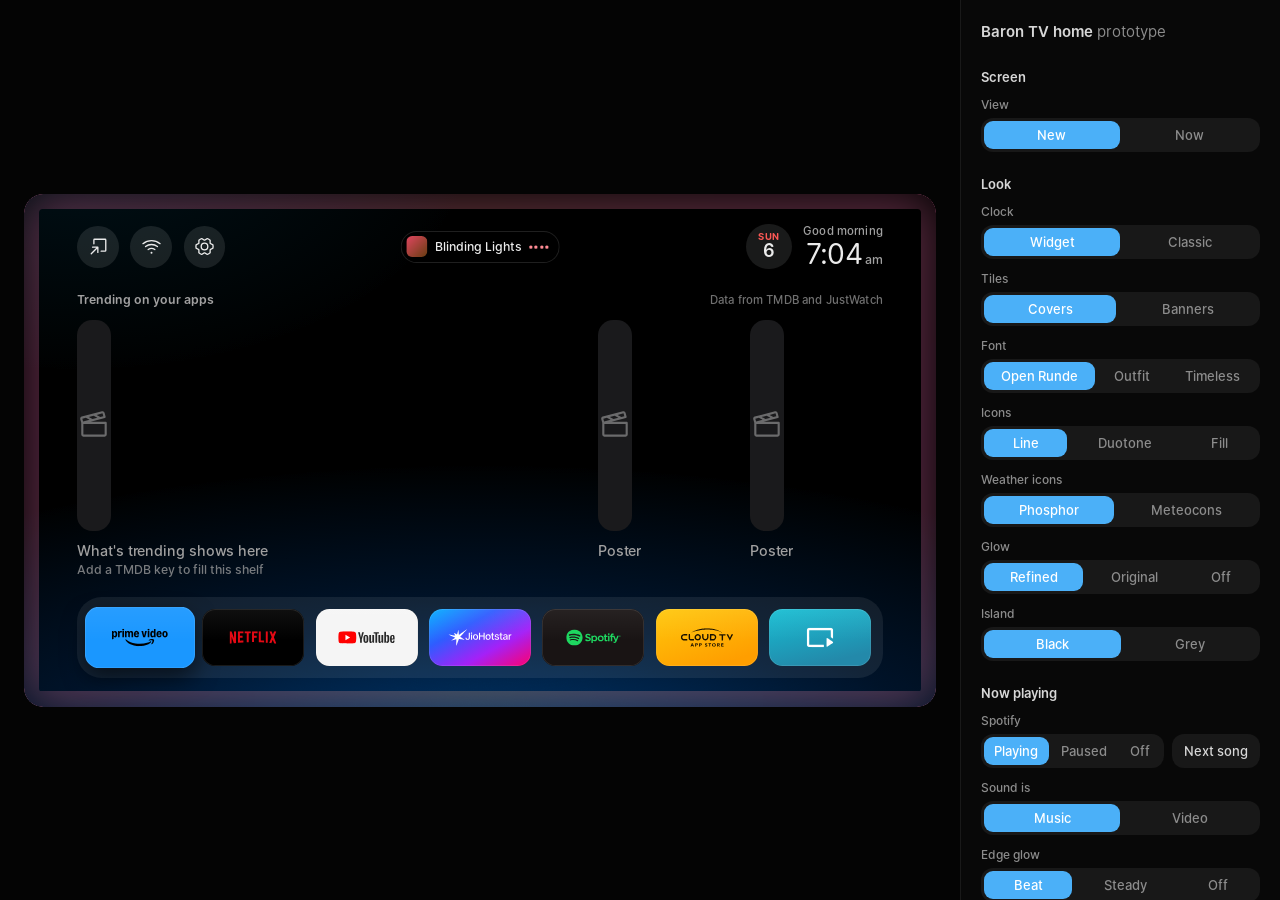
==== commit d23ee477: "feat(prototype): side panel, clock widget, music edge glow, matching app tiles The prototype's contr" ====
--- a/prototype/index.html
+++ b/prototype/index.html
@@ -8,75 +8,10 @@
   <link rel="stylesheet" href="app.css">
   <link rel="stylesheet" href="glow.css">
   <link rel="stylesheet" href="island.css">
+  <link rel="stylesheet" href="watch.css">
+  <link rel="stylesheet" href="edge.css">
 </head>
 <body>
-  <header class="bar">
-    <p class="bar-title">Baron TV home <span>prototype</span></p>
-    <form class="controls" id="controls">
-      <div class="ctl">
-        <span class="ctl-label" id="l-view">View</span>
-        <div class="seg" role="radiogroup" aria-labelledby="l-view">
-          <label><input type="radio" name="view" value="new" checked>New</label>
-          <label><input type="radio" name="view" value="now">Now</label>
-        </div>
-      </div>
-      <div class="ctl">
-        <span class="ctl-label" id="l-font">Font</span>
-        <div class="seg" role="radiogroup" aria-labelledby="l-font">
-          <label><input type="radio" name="font" value="open-runde" checked>Open Runde</label>
-          <label><input type="radio" name="font" value="outfit">Outfit</label>
-          <label><input type="radio" name="font" value="timeless">Timeless</label>
-        </div>
-      </div>
-      <div class="ctl">
-        <span class="ctl-label" id="l-ui">Icons</span>
-        <div class="seg" role="radiogroup" aria-labelledby="l-ui">
-          <label><input type="radio" name="ui" value="regular" checked>Line</label>
-          <label><input type="radio" name="ui" value="duotone">Duotone</label>
-          <label><input type="radio" name="ui" value="fill">Fill</label>
-        </div>
-      </div>
-      <div class="ctl">
-        <span class="ctl-label" id="l-weather">Weather</span>
-        <div class="seg" role="radiogroup" aria-labelledby="l-weather">
-          <label><input type="radio" name="weather" value="phosphor" checked>Phosphor</label>
-          <label><input type="radio" name="weather" value="meteocons">Meteocons</label>
-        </div>
-      </div>
-      <div class="ctl">
-        <span class="ctl-label" id="l-saver">Screensaver after</span>
-        <div class="seg" role="radiogroup" aria-labelledby="l-saver">
-          <label><input type="radio" name="saver" value="600" checked>10 min</label>
-          <label><input type="radio" name="saver" value="10">10 sec</label>
-        </div>
-        <button class="ctl-btn" type="button" id="saverNow">Show now</button>
-      </div>
-      <div class="ctl">
-        <span class="ctl-label" id="l-spotify">Spotify</span>
-        <div class="seg" role="radiogroup" aria-labelledby="l-spotify">
-          <label><input type="radio" name="spotify" value="playing" checked>Playing</label>
-          <label><input type="radio" name="spotify" value="paused">Paused</label>
-          <label><input type="radio" name="spotify" value="off">Off</label>
-        </div>
-        <button class="ctl-btn" type="button" id="songNext">Next song</button>
-      </div>
-      <div class="ctl">
-        <span class="ctl-label" id="l-island">Island</span>
-        <div class="seg" role="radiogroup" aria-labelledby="l-island">
-          <label><input type="radio" name="island" value="black" checked>Black</label>
-          <label><input type="radio" name="island" value="grey">Grey</label>
-        </div>
-      </div>
-      <div class="ctl">
-        <span class="ctl-label" id="l-glow">Glow</span>
-        <div class="seg" role="radiogroup" aria-labelledby="l-glow">
-          <label><input type="radio" name="glow" value="refined" checked>Refined</label>
-          <label><input type="radio" name="glow" value="original">Original</label>
-          <label><input type="radio" name="glow" value="off">Off</label>
-        </div>
-      </div>
-    </form>
-  </header>
 
   <main class="stage">
     <div class="frame" id="frame">
@@ -113,6 +48,21 @@
                 <span class="wx-text" id="wxText"></span>
               </p>
             </div>
+            <!-- Clock: Widget. Time, date and weather in one small watch-style widget: a calendar badge,
+                 a temperature gauge and the time, with the greeting over it. -->
+            <div class="watch" role="group" aria-label="Time, date and weather">
+              <p class="cx cx-date"><span class="cx-day" id="cxDay">TUE</span><span class="cx-num" id="cxNum">20</span></p>
+              <p class="cx cx-temp" id="cxTemp" hidden>
+                <span class="cx-ring" aria-hidden="true"></span>
+                <span class="cx-dot" aria-hidden="true"></span>
+                <span class="cx-deg" id="cxDeg"></span>
+                <span class="cx-glyph" id="cxGlyph" aria-hidden="true"></span>
+              </p>
+              <div class="watch-time">
+                <p class="watch-greet" id="watchGreet">Good morning</p>
+                <p class="watch-clock"><span class="watch-hm" id="watchTime">10:00</span><span class="watch-ampm" id="watchAmpm">am</span></p>
+              </div>
+            </div>
           </div>
 
           <section class="shelf" aria-labelledby="shelfTitle">
@@ -125,7 +75,8 @@
 
           <div class="dock" id="dock"></div>
 
-          <!-- Page 2, under the dock: inputs, shortcuts and the weather card. -->
+          <!-- Page 2, under the dock: inputs and shortcuts down the left, the weather panel on the right. -->
+          <div class="page2">
           <div class="extras">
             <section class="group" aria-labelledby="inputsTitle">
               <p class="group-head" id="inputsTitle">Inputs</p>
@@ -151,6 +102,7 @@
               </div>
             </section>
           </div>
+          </div>
 
         </div>
 
@@ -178,6 +130,10 @@
           </div>
         </div>
 
+        <!-- Edge glow while music plays: the cover's two colours flowing round the edges, swelling on
+             the beat. Never for video. -->
+        <div class="edge" id="edge" aria-hidden="true"><i class="edge-bloom"></i><i class="edge-rim"></i></div>
+
         <p class="toast" id="toast" role="status"></p>
 
         <!-- Idle screensaver: the old DVD logo bouncing off the edges, a new colour at every bounce. -->
@@ -193,7 +149,130 @@
     </div>
   </main>
 
-  <p class="hint">Arrow keys move, Enter opens, Esc goes back. Down from the dock opens page 2. Up from the shelf reaches the now-playing island. The weather is live. Any key wakes the screensaver.</p>
+  <aside class="side" aria-label="Prototype controls">
+    <p class="side-title">Baron TV home <span>prototype</span></p>
+    <form class="controls" id="controls">
+      <div class="ctl-group" role="group" aria-labelledby="g-screen">
+        <p class="group-title" id="g-screen">Screen</p>
+        <div class="ctl">
+          <span class="ctl-label" id="l-view">View</span>
+          <div class="seg" role="radiogroup" aria-labelledby="l-view">
+            <label><input type="radio" name="view" value="new" checked>New</label>
+            <label><input type="radio" name="view" value="now">Now</label>
+          </div>
+        </div>
+      </div>
+      <div class="ctl-group" role="group" aria-labelledby="g-look">
+        <p class="group-title" id="g-look">Look</p>
+        <div class="ctl">
+          <span class="ctl-label" id="l-clock">Clock</span>
+          <div class="seg" role="radiogroup" aria-labelledby="l-clock">
+            <label><input type="radio" name="clock" value="widget" checked>Widget</label>
+            <label><input type="radio" name="clock" value="classic">Classic</label>
+          </div>
+        </div>
+        <div class="ctl">
+          <span class="ctl-label" id="l-tiles">Tiles</span>
+          <div class="seg" role="radiogroup" aria-labelledby="l-tiles">
+            <label><input type="radio" name="tiles" value="covers" checked>Covers</label>
+            <label><input type="radio" name="tiles" value="banners">Banners</label>
+          </div>
+        </div>
+        <div class="ctl">
+          <span class="ctl-label" id="l-font">Font</span>
+          <div class="seg" role="radiogroup" aria-labelledby="l-font">
+            <label><input type="radio" name="font" value="open-runde" checked>Open Runde</label>
+            <label><input type="radio" name="font" value="outfit">Outfit</label>
+            <label><input type="radio" name="font" value="timeless">Timeless</label>
+          </div>
+        </div>
+        <div class="ctl">
+          <span class="ctl-label" id="l-ui">Icons</span>
+          <div class="seg" role="radiogroup" aria-labelledby="l-ui">
+            <label><input type="radio" name="ui" value="regular" checked>Line</label>
+            <label><input type="radio" name="ui" value="duotone">Duotone</label>
+            <label><input type="radio" name="ui" value="fill">Fill</label>
+          </div>
+        </div>
+        <div class="ctl">
+          <span class="ctl-label" id="l-weather">Weather icons</span>
+          <div class="seg" role="radiogroup" aria-labelledby="l-weather">
+            <label><input type="radio" name="weather" value="phosphor" checked>Phosphor</label>
+            <label><input type="radio" name="weather" value="meteocons">Meteocons</label>
+          </div>
+        </div>
+        <div class="ctl">
+          <span class="ctl-label" id="l-glow">Glow</span>
+          <div class="seg" role="radiogroup" aria-labelledby="l-glow">
+            <label><input type="radio" name="glow" value="refined" checked>Refined</label>
+            <label><input type="radio" name="glow" value="original">Original</label>
+            <label><input type="radio" name="glow" value="off">Off</label>
+          </div>
+        </div>
+        <div class="ctl">
+          <span class="ctl-label" id="l-island">Island</span>
+          <div class="seg" role="radiogroup" aria-labelledby="l-island">
+            <label><input type="radio" name="island" value="black" checked>Black</label>
+            <label><input type="radio" name="island" value="grey">Grey</label>
+          </div>
+        </div>
+      </div>
+      <div class="ctl-group" role="group" aria-labelledby="g-playing">
+        <p class="group-title" id="g-playing">Now playing</p>
+        <div class="ctl">
+          <span class="ctl-label" id="l-spotify">Spotify</span>
+          <div class="ctl-row">
+            <div class="seg" role="radiogroup" aria-labelledby="l-spotify">
+              <label><input type="radio" name="spotify" value="playing" checked>Playing</label>
+              <label><input type="radio" name="spotify" value="paused">Paused</label>
+              <label><input type="radio" name="spotify" value="off">Off</label>
+            </div>
+            <button class="ctl-btn" type="button" id="songNext">Next song</button>
+          </div>
+        </div>
+        <div class="ctl">
+          <span class="ctl-label" id="l-audio">Sound is</span>
+          <div class="seg" role="radiogroup" aria-labelledby="l-audio">
+            <label><input type="radio" name="audio" value="music" checked>Music</label>
+            <label><input type="radio" name="audio" value="video">Video</label>
+          </div>
+        </div>
+        <div class="ctl">
+          <span class="ctl-label" id="l-edge">Edge glow</span>
+          <div class="seg" role="radiogroup" aria-labelledby="l-edge">
+            <label><input type="radio" name="edge" value="beat" checked>Beat</label>
+            <label><input type="radio" name="edge" value="steady">Steady</label>
+            <label><input type="radio" name="edge" value="off">Off</label>
+          </div>
+        </div>
+      </div>
+      <div class="ctl-group" role="group" aria-labelledby="g-saver">
+        <p class="group-title" id="g-saver">Screensaver</p>
+        <div class="ctl">
+          <span class="ctl-label" id="l-saver">Starts after</span>
+          <div class="ctl-row">
+            <div class="seg" role="radiogroup" aria-labelledby="l-saver">
+              <label><input type="radio" name="saver" value="600" checked>10 min</label>
+              <label><input type="radio" name="saver" value="10">10 sec</label>
+            </div>
+            <button class="ctl-btn" type="button" id="saverNow">Show now</button>
+          </div>
+        </div>
+      </div>
+    </form>
+    <div class="keys" role="group" aria-labelledby="g-keys">
+      <p class="group-title" id="g-keys">Keys</p>
+      <dl>
+        <dt>Arrows</dt><dd>Move, as the remote's D-pad</dd>
+        <dt>Enter</dt><dd>Open</dd>
+        <dt>Esc</dt><dd>Back</dd>
+        <dt>Down</dt><dd>From the dock, page 2</dd>
+        <dt>Up</dt><dd>From the shelf, the island</dd>
+        <dt>Any key</dt><dd>Wakes the screensaver</dd>
+      </dl>
+      <p class="keys-note">The weather is live.</p>
+    </div>
+  </aside>
 
   <script src="app.js"></script>
 </body>
--- a/prototype/app.css
+++ b/prototype/app.css
@@ -67,11 +67,12 @@
   --chrome-text-2: oklch(64% 0 none);
 }
 
+/* The TV on the left, its controls in a panel down the right. */
 body {
   margin: 0;
   min-height: 100svh;
-  display: flex;
-  flex-direction: column;
+  display: grid;
+  grid-template-columns: minmax(0, 1fr) 320px;
   background: var(--page);
   color: var(--chrome-text);
   font-family: "Open Runde", system-ui, sans-serif;
@@ -110,43 +111,67 @@
 
 /* ---- Prototype chrome ------------------------------------------------------------------------ */
 
-.bar {
-  display: flex;
-  flex-wrap: wrap;
-  align-items: center;
-  justify-content: space-between;
-  gap: 12px 24px;
-  padding-block: 14px;
-  padding-inline: 24px;
-}
-
-.bar-title {
+.side {
+  position: sticky;
+  inset-block-start: 0;
+  display: flex;
+  flex-direction: column;
+  gap: 28px;
+  block-size: 100svh;
+  overflow-y: auto;
+  padding-block: 22px 24px;
+  padding-inline: 20px;
+  border-inline-start: 1px solid oklch(100% 0 none / 0.07);
+  background: oklch(13.5% 0 none);
+  scrollbar-width: thin;
+}
+
+.side-title {
   font-size: 15px;
-  font-weight: 500;
-}
-
-.bar-title span {
+  font-weight: 600;
+}
+
+.side-title span {
   color: var(--chrome-text-2);
   font-weight: 400;
 }
 
 .controls {
-  display: flex;
-  flex-wrap: wrap;
-  justify-content: end;
-  gap: 8px 16px;
+  display: grid;
+  gap: 24px;
+}
+
+.ctl-group {
+  display: grid;
+  gap: 12px;
+}
+
+.group-title {
+  color: var(--chrome-text);
+  font-size: 13px;
+  font-weight: 600;
 }
 
 .ctl {
-  display: flex;
-  align-items: center;
-  gap: 8px;
+  display: grid;
+  gap: 6px;
 }
 
 .ctl-label {
   color: var(--chrome-text-2);
   font-size: 12px;
   font-weight: 500;
+}
+
+/* A choice with its action beside it: Spotify and Next song, the delay and Show now. */
+.ctl-row {
+  display: flex;
+  flex-wrap: wrap;
+  gap: 8px;
+}
+
+.ctl-row .seg {
+  flex: 1;
 }
 
 .seg {
@@ -160,9 +185,12 @@
 
 .seg label {
   position: relative;
+  flex: 1 1 auto;
   display: inline-flex;
   align-items: center;
+  justify-content: center;
   block-size: 28px;
+  white-space: nowrap;
   padding-inline: 11px;
   border-radius: 9px;
   corner-shape: squircle;
@@ -203,10 +231,10 @@
 }
 
 .stage {
-  flex: 1;
   display: grid;
   place-items: center;
-  padding-inline: 24px;
+  min-block-size: 100svh;
+  padding: 24px;
 }
 
 .frame {
@@ -225,11 +253,52 @@
   display: none;
 }
 
-.hint {
-  padding-block: 12px 18px;
+/* The keys, at the foot of the panel. */
+.keys {
+  display: grid;
+  gap: 10px;
+  margin-block-start: auto;
+}
+
+.keys dl {
+  display: grid;
+  grid-template-columns: auto 1fr;
+  gap: 6px 14px;
+  margin: 0;
+  font-size: 12px;
+}
+
+.keys dt {
+  color: var(--chrome-text);
+  font-weight: 500;
+}
+
+.keys dd {
+  margin: 0;
   color: var(--chrome-text-2);
-  font-size: 13px;
-  text-align: center;
+}
+
+.keys-note {
+  color: var(--chrome-text-2);
+  font-size: 12px;
+}
+
+/* A narrow window stacks the panel under the TV. */
+@media (max-width: 1040px) {
+  body {
+    grid-template-columns: minmax(0, 1fr);
+  }
+
+  .stage {
+    min-block-size: auto;
+  }
+
+  .side {
+    position: static;
+    block-size: auto;
+    border-inline-start: 0;
+    border-block-start: 1px solid oklch(100% 0 none / 0.07);
+  }
 }
 
 /* ---- The TV screen --------------------------------------------------------------------------- */
@@ -678,6 +747,20 @@
   object-fit: cover;
 }
 
+/* A hairline round every tile, so black ones (Netflix, Spotify) keep their edge on the dark dock. */
+.card {
+  position: relative;
+}
+
+.card::after {
+  content: "";
+  position: absolute;
+  inset: 0;
+  border-radius: inherit;
+  box-shadow: inset 0 0 0 1px oklch(100% 0 none / 0.1);
+  pointer-events: none;
+}
+
 .tile:focus .card {
   scale: 1.08;
   box-shadow: 0 10px 22px oklch(0% 0 none / 0.55);
@@ -903,6 +986,99 @@
 .wx-sun .glyph {
   inline-size: 18px;
   block-size: 18px;
+}
+
+/* ---- Page 2 layout: inputs and shortcuts down the left, the weather panel on the right ----------- */
+
+.page2 {
+  display: grid;
+  grid-template-columns: auto minmax(0, 1fr);
+  gap: var(--s-8);
+  margin-block-start: var(--s-8);
+}
+
+.page2 .extras {
+  flex-direction: column;
+  justify-content: start;
+  gap: var(--s-6);
+  margin-block-start: 0;
+}
+
+.page2 .chip {
+  block-size: 88px;
+}
+
+/* The card's place name sits outside it, level with Inputs, so the card's top meets the first row
+   of tiles and its bottom the last. */
+.page2 .cards {
+  position: relative;
+  display: grid;
+  margin-block-start: 0;
+  padding-block-start: calc(var(--t-label) * var(--lh-text) + var(--s-3));
+}
+
+.page2 .wx-card .panel-head {
+  position: absolute;
+  inset-block-start: 0;
+  inset-inline-start: 0;
+  color: var(--text-2);
+  font-size: var(--t-label);
+  font-weight: 600;
+  line-height: var(--lh-text);
+  letter-spacing: var(--tr-label);
+}
+
+.page2 .wx-card {
+  padding-block: var(--s-5);
+}
+
+.page2 .wx-card {
+  grid-template-columns: minmax(0, 1fr);
+  gap: var(--s-4);
+  min-block-size: 0;
+}
+
+/* Now: the big temperature with its words beside it. */
+.page2 .wx-now {
+  display: grid;
+  grid-template-columns: auto minmax(0, 1fr);
+  column-gap: var(--s-5);
+  align-items: center;
+}
+
+.page2 .wx-now .panel-head {
+  grid-column: 1 / -1;
+}
+
+.page2 .wx-big {
+  grid-row: 2 / span 2;
+  margin-block-start: 0;
+}
+
+.page2 .wx-cond {
+  grid-column: 2;
+  grid-row: 2;
+  align-self: end;
+  margin-block-start: 0;
+}
+
+.page2 .wx-range {
+  grid-column: 2;
+  grid-row: 3;
+  align-self: start;
+}
+
+/* Six hours fit the column; the sunrise and sunset line closes the card. */
+.page2 .wx-later {
+  gap: var(--s-3);
+}
+
+.page2 .wx-hours {
+  grid-template-columns: repeat(6, 1fr);
+}
+
+.page2 .wx-hours li:nth-child(n + 7) {
+  display: none;
 }
 
 @media (prefers-reduced-motion: no-preference) {
--- a/prototype/island.css
+++ b/prototype/island.css
@@ -38,7 +38,7 @@
 
 /* Open, it's a layer over the clock and the weather: a shadow sets it above them. */
 .island[data-size="expanded"] {
-  inline-size: 420px;
+  inline-size: 400px;
   block-size: 104px;
   border-radius: 32px;
   box-shadow: 0 18px 40px oklch(0% 0 none / 0.7);
@@ -119,8 +119,8 @@
   inset-inline-start: 50%;
   display: flex;
   align-items: center;
-  gap: var(--s-4);
-  inline-size: 420px;
+  gap: var(--s-3);
+  inline-size: 400px;
   block-size: 104px;
   padding-inline: var(--s-4) var(--s-3);
   translate: -50% 0;
--- a/prototype/watch.css
+++ b/prototype/watch.css
@@ -0,0 +1,173 @@
+/* Clock: Widget. The greeting, time, date and weather leave the big clock block for one small widget
+   in the top-right corner, drawn like Apple Watch complications: a calendar badge (the weekday in red,
+   the day in white), a temperature gauge (an arc from today's low to its high with a dot at the
+   current temperature, the number inside, the sky's glyph in the gap) and the time with the greeting
+   over it. The round buttons move to the top left, so the top band is one line: controls, now
+   playing, time and weather. The height it frees goes to the shelf. */
+
+.watch {
+  display: none;
+}
+
+.screen[data-clock="widget"] .watch {
+  display: flex;
+  align-items: center;
+  gap: var(--s-2);
+}
+
+.screen[data-clock="widget"] :is(.clock, .weather) {
+  display: none;
+}
+
+.screen[data-clock="widget"] .top {
+  align-items: center;
+}
+
+/* The Inputs menu hangs from the left edge now that its button leads the row. */
+.screen[data-clock="widget"] .inputs {
+  inset-inline-start: 0;
+  inset-inline-end: auto;
+}
+
+/* The height the clock block gave back goes to the art. */
+.screen[data-clock="widget"] .art {
+  block-size: var(--art-widget, 222px);
+}
+
+/* ---- Complications ------------------------------------------------------------------------------ */
+
+.cx {
+  position: relative;
+  display: grid;
+  place-items: center;
+  align-content: center;
+  inline-size: 48px;
+  block-size: 48px;
+  border-radius: 50%;
+  background: var(--fill-2);
+}
+
+.cx[hidden] {
+  display: none;
+}
+
+/* Calendar: the weekday in Apple's calendar red, the day under it. */
+.cx-day {
+  color: oklch(68% 0.2 25);
+  font-size: 10px;
+  font-weight: 700;
+  line-height: 1;
+  letter-spacing: 0.06em;
+}
+
+.cx-num {
+  font-size: 19px;
+  font-weight: 600;
+  line-height: 1.05;
+  letter-spacing: -0.02em;
+  font-variant-numeric: tabular-nums;
+}
+
+/* Temperature: a 270 degree arc, open at the bottom, cool to warm. */
+.cx-ring {
+  position: absolute;
+  inset: 4px;
+  border-radius: 50%;
+  background: conic-gradient(
+    from 225deg,
+    oklch(72% 0.12 235) 0deg,
+    oklch(84% 0.14 95) 135deg,
+    oklch(72% 0.18 40) 270deg,
+    oklch(0% 0 none / 0) 270deg
+  );
+  -webkit-mask: radial-gradient(farthest-side, transparent calc(100% - 3.5px), #000 calc(100% - 3px));
+  mask: radial-gradient(farthest-side, transparent calc(100% - 3.5px), #000 calc(100% - 3px));
+}
+
+/* Where today's temperature sits between the low and the high: app.js sets --t from 0 to 1. */
+.cx-dot {
+  position: absolute;
+  inset: 4px;
+  rotate: calc(225deg + var(--t, 0.5) * 270deg);
+}
+
+.cx-dot::before {
+  content: "";
+  position: absolute;
+  inset-block-start: -1.5px;
+  inset-inline-start: 50%;
+  inline-size: 6.5px;
+  block-size: 6.5px;
+  margin-inline-start: -3.25px;
+  border-radius: 50%;
+  background: var(--text);
+  box-shadow: 0 0 0 1.5px oklch(0% 0 none);
+}
+
+.cx-deg {
+  margin-block-start: -2px;
+  padding-inline-start: 2px;
+  font-size: 14px;
+  font-weight: 600;
+  letter-spacing: -0.01em;
+  font-variant-numeric: tabular-nums;
+}
+
+.cx-glyph {
+  position: absolute;
+  inset-block-end: 2px;
+  inset-inline-start: 50%;
+  display: grid;
+  place-items: center;
+  inline-size: 14px;
+  block-size: 14px;
+  translate: -50% 0;
+  color: var(--text-2);
+}
+
+.cx-glyph .glyph {
+  inline-size: 12px;
+  block-size: 12px;
+}
+
+.cx-glyph img {
+  inline-size: 22px;
+  block-size: 22px;
+  max-width: none;
+}
+
+/* ---- Time --------------------------------------------------------------------------------------- */
+
+.watch-time {
+  display: grid;
+  justify-items: end;
+  margin-inline-start: var(--s-1);
+}
+
+.watch-greet {
+  color: var(--text-2);
+  font-size: var(--t-caption);
+  font-weight: 500;
+  line-height: 1.2;
+  letter-spacing: var(--tr-caption);
+}
+
+.watch-clock {
+  display: flex;
+  align-items: baseline;
+  gap: 3px;
+}
+
+.watch-hm {
+  font-size: 30px;
+  font-weight: var(--w-light);
+  line-height: 1.05;
+  letter-spacing: -0.025em;
+  font-variant-numeric: tabular-nums;
+}
+
+.watch-ampm {
+  color: var(--text-2);
+  font-size: var(--t-label);
+  font-weight: 500;
+}
--- a/prototype/edge.css
+++ b/prototype/edge.css
@@ -0,0 +1,122 @@
+/* Edge glow while music plays, after the Mac rim-light apps (Lumn, Open Glow, Rimshot) and Apple's
+   Siri glow: a thin line of light right at the screen's edge, in neighbouring shades of the cover's
+   colour, feathering softly inward so the middle of the screen stays clean. It follows the rounded
+   corners, turns slowly, and breathes brighter on the beat rather than changing size. It only lights
+   for music, never for video, so a trailer or a film's intro doesn't set it off. app.js sets the
+   three colours and --edge-pulse (0 to 1).
+
+   Three copies of one ring: a sharp core, a halo and a wide bloom, each blurred more. The blur spills
+   both ways, the screen clips the outer half, and what's left is light coming in from the bezel. */
+
+@property --edge-angle {
+  syntax: "<angle>";
+  inherits: true;
+  initial-value: 0deg;
+}
+
+@property --e1 {
+  syntax: "<color>";
+  inherits: true;
+  initial-value: oklch(80% 0.15 25);
+}
+
+@property --e2 {
+  syntax: "<color>";
+  inherits: true;
+  initial-value: oklch(74% 0.18 355);
+}
+
+@property --e3 {
+  syntax: "<color>";
+  inherits: true;
+  initial-value: oklch(84% 0.13 55);
+}
+
+.edge {
+  position: absolute;
+  inset: 0;
+  z-index: 25;
+  pointer-events: none;
+  opacity: 0;
+}
+
+.edge[data-on] {
+  opacity: 1;
+}
+
+/* Over the screensaver, music keeps its light. */
+.edge.over-saver {
+  z-index: 55;
+}
+
+.edge > i {
+  position: absolute;
+  inset: 0;
+  padding: var(--ring);
+  border-radius: 20px;
+  corner-shape: squircle;
+  background: conic-gradient(
+    from var(--edge-angle),
+    var(--e1),
+    var(--e2) 25%,
+    var(--e3) 50%,
+    var(--e2) 75%,
+    var(--e1)
+  );
+  -webkit-mask:
+    linear-gradient(#000 0 0) content-box,
+    linear-gradient(#000 0 0);
+  -webkit-mask-composite: xor;
+  mask:
+    linear-gradient(#000 0 0) content-box exclude,
+    linear-gradient(#000 0 0);
+}
+
+/* The line itself: two and a half dp, barely softened. */
+.edge-core {
+  --ring: 2.5px;
+
+  filter: blur(0.75px);
+  opacity: 0.95;
+}
+
+/* Its halo, close in. */
+.edge-halo {
+  --ring: 7px;
+
+  filter: blur(9px);
+  opacity: calc(0.55 + var(--edge-pulse, 0) * 0.3);
+}
+
+/* The bloom: the light reaching about 30 dp in, faint, breathing with the beat. */
+.edge-bloom {
+  --ring: 16px;
+
+  filter: blur(26px);
+  opacity: calc(0.32 + var(--edge-pulse, 0) * 0.28);
+}
+
+@keyframes edge-turn {
+  to {
+    --edge-angle: 360deg;
+  }
+}
+
+@media (prefers-reduced-motion: no-preference) {
+  .edge {
+    transition:
+      opacity 900ms var(--ease-out),
+      --e1 1200ms var(--ease-out),
+      --e2 1200ms var(--ease-out),
+      --e3 1200ms var(--ease-out);
+  }
+
+  .edge[data-on] {
+    animation: edge-turn 24s linear infinite;
+  }
+
+  /* Steady: no beat, and the colours drift slower still. */
+  .edge[data-on][data-mode="steady"] {
+    animation-duration: 40s;
+  }
+}
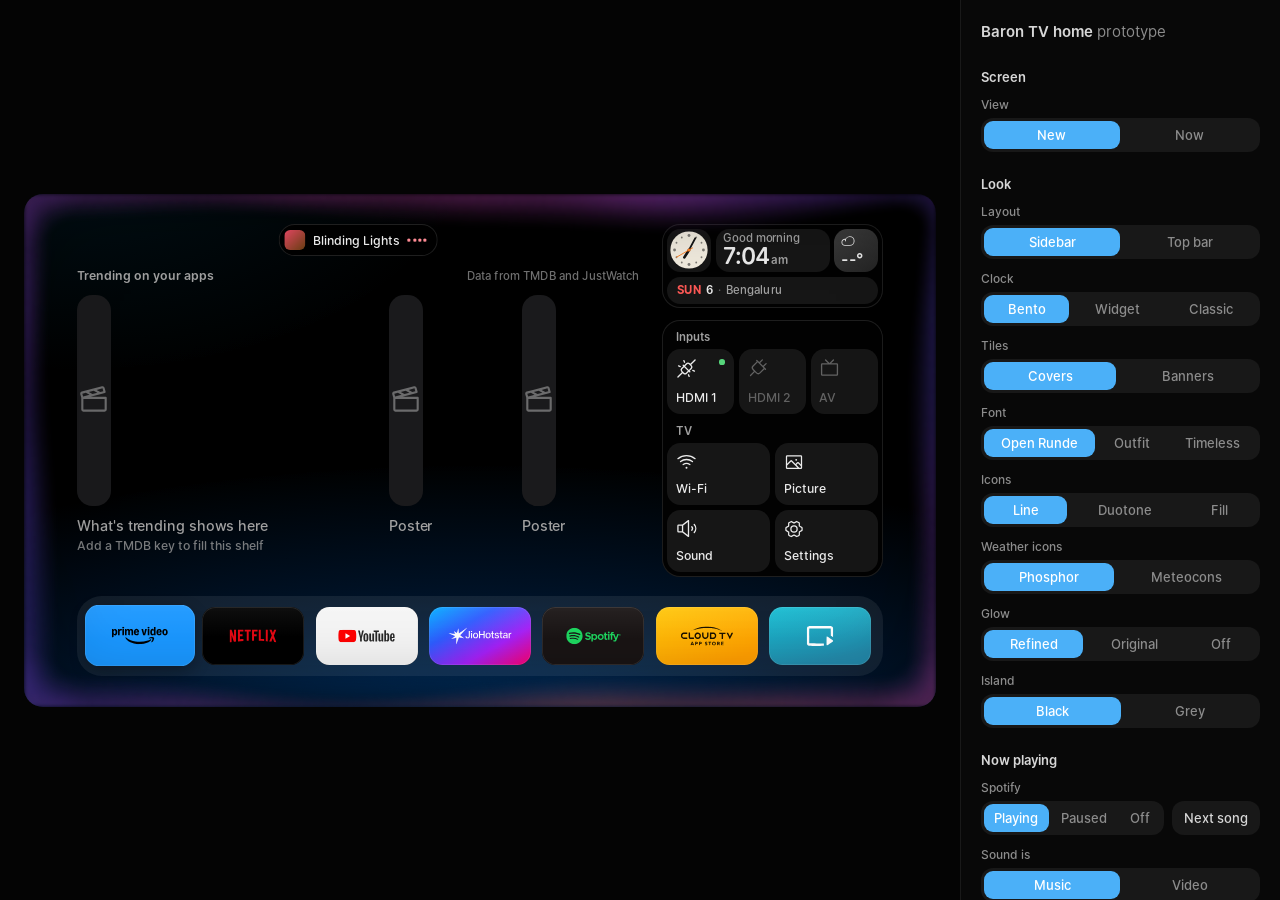
==== commit 2d7c0b29: "feat(prototype): music-synced edge light, music mode, sidebar layout, bento widget The edge light li" ====
--- a/prototype/index.html
+++ b/prototype/index.html
@@ -9,6 +9,8 @@
   <link rel="stylesheet" href="glow.css">
   <link rel="stylesheet" href="island.css">
   <link rel="stylesheet" href="watch.css">
+  <link rel="stylesheet" href="bento.css">
+  <link rel="stylesheet" href="sidebar.css">
   <link rel="stylesheet" href="edge.css">
 </head>
 <body>
@@ -63,7 +65,34 @@
                 <p class="watch-clock"><span class="watch-hm" id="watchTime">10:00</span><span class="watch-ampm" id="watchAmpm">am</span></p>
               </div>
             </div>
-          </div>
+            <!-- Clock: Bento. The time, the date and the weather as a little bento of tiles: a watch dial,
+                 the time under a greeting, the sky right now in its own colour, and a line with the date
+                 and what the weather does next. bento.js fills it in. -->
+            <div class="bento" id="bento" role="group" aria-label="Time, date and weather">
+              <div class="bt bt-dial" aria-hidden="true">
+                <svg class="dial" viewBox="0 0 100 100">
+                  <circle class="dial-face" cx="50" cy="50" r="49"/>
+                  <g class="dial-dots"></g>
+                  <line class="dial-h" x1="50" y1="50" x2="50" y2="27"/>
+                  <line class="dial-m" x1="50" y1="50" x2="50" y2="15"/>
+                  <line class="dial-s" x1="50" y1="61" x2="50" y2="12"/>
+                  <circle class="dial-cap" cx="50" cy="50" r="4.2"/>
+                </svg>
+              </div>
+              <div class="bt bt-time">
+                <p class="bt-greet" id="btGreet">Good morning</p>
+                <p class="bt-clock"><span class="bt-hm" id="btTime">10:00</span><span class="bt-ampm" id="btAmpm">am</span></p>
+              </div>
+              <div class="bt bt-sky" id="btSky" role="img" data-sky="none">
+                <span class="bt-sky-icon" id="btSkyIcon" aria-hidden="true"></span>
+                <span class="bt-temp" id="btTemp" aria-hidden="true">--°</span>
+              </div>
+              <p class="bt bt-line" id="btLine"></p>
+            </div>
+          </div>
+
+          <!-- Layout: Sidebar. Inputs and the TV's settings as a dock under the bento, down the right. -->
+          <div class="side-dock bento-dock" id="sideDock" role="group" aria-label="Inputs and settings"></div>
 
           <section class="shelf" aria-labelledby="shelfTitle">
             <p class="shelf-head">
@@ -130,9 +159,12 @@
           </div>
         </div>
 
-        <!-- Edge glow while music plays: the cover's two colours flowing round the edges, swelling on
-             the beat. Never for video. -->
-        <div class="edge" id="edge" aria-hidden="true"><i class="edge-bloom"></i><i class="edge-rim"></i></div>
+        <!-- Music mode: everything in the middle fades to black under the edge light. -->
+        <div class="music-dim" aria-hidden="true"></div>
+
+        <!-- Edge glow while music plays: light round the edges in shades of the cover's colour, rolling
+             like a tide and swelling with the music; an inner shadow under it for depth. Never for video. -->
+        <div class="edge" id="edge" aria-hidden="true"><i class="edge-shade"></i><canvas class="edge-light" width="480" height="270"></canvas></div>
 
         <p class="toast" id="toast" role="status"></p>
 
@@ -165,9 +197,17 @@
       <div class="ctl-group" role="group" aria-labelledby="g-look">
         <p class="group-title" id="g-look">Look</p>
         <div class="ctl">
+          <span class="ctl-label" id="l-layout">Layout</span>
+          <div class="seg" role="radiogroup" aria-labelledby="l-layout">
+            <label><input type="radio" name="layout" value="sidebar" checked>Sidebar</label>
+            <label><input type="radio" name="layout" value="topbar">Top bar</label>
+          </div>
+        </div>
+        <div class="ctl">
           <span class="ctl-label" id="l-clock">Clock</span>
           <div class="seg" role="radiogroup" aria-labelledby="l-clock">
-            <label><input type="radio" name="clock" value="widget" checked>Widget</label>
+            <label><input type="radio" name="clock" value="bento" checked>Bento</label>
+            <label><input type="radio" name="clock" value="widget">Widget</label>
             <label><input type="radio" name="clock" value="classic">Classic</label>
           </div>
         </div>
@@ -235,6 +275,26 @@
           <div class="seg" role="radiogroup" aria-labelledby="l-audio">
             <label><input type="radio" name="audio" value="music" checked>Music</label>
             <label><input type="radio" name="audio" value="video">Video</label>
+          </div>
+        </div>
+        <div class="ctl">
+          <span class="ctl-label" id="l-sync">Glow follows</span>
+          <div class="seg" role="radiogroup" aria-labelledby="l-sync">
+            <label><input type="radio" name="sync" value="song" checked>Song</label>
+            <label><input type="radio" name="sync" value="mic">Mic</label>
+            <label><input type="radio" name="sync" value="tempo">Tempo</label>
+          </div>
+          <p class="ctl-note">Song plays each track's 30 s Apple Music preview and listens to it. Mic listens to music in the room, such as Spotify on this Mac.</p>
+        </div>
+        <div class="ctl">
+          <span class="ctl-label" id="l-musicdim">Music mode after</span>
+          <div class="ctl-row">
+            <div class="seg" role="radiogroup" aria-labelledby="l-musicdim">
+              <label><input type="radio" name="musicdim" value="8" checked>8 sec</label>
+              <label><input type="radio" name="musicdim" value="30">30 sec</label>
+              <label><input type="radio" name="musicdim" value="off">Off</label>
+            </div>
+            <button class="ctl-btn" type="button" id="musicNow">Show now</button>
           </div>
         </div>
         <div class="ctl">
@@ -275,5 +335,6 @@
   </aside>
 
   <script src="app.js"></script>
+  <script src="bento.js"></script>
 </body>
 </html>
--- a/prototype/app.css
+++ b/prototype/app.css
@@ -161,6 +161,12 @@
   color: var(--chrome-text-2);
   font-size: 12px;
   font-weight: 500;
+}
+
+.ctl-note {
+  color: var(--chrome-text-2);
+  font-size: 11.5px;
+  line-height: 1.4;
 }
 
 /* A choice with its action beside it: Spotify and Next song, the delay and Show now. */
@@ -695,7 +701,7 @@
   scale: 1.05;
   background: oklch(29% 0.004 286);
   color: var(--text);
-  box-shadow: 0 18px 36px oklch(0% 0 none / 0.6);
+  box-shadow: 0 8px 20px oklch(0% 0 none / 0.3);
 }
 
 .poster:focus .p-title,
@@ -763,7 +769,7 @@
 
 .tile:focus .card {
   scale: 1.08;
-  box-shadow: 0 10px 22px oklch(0% 0 none / 0.55);
+  box-shadow: 0 5px 14px oklch(0% 0 none / 0.28);
 }
 
 .tile:active .card,
@@ -839,7 +845,7 @@
   outline: 2px solid transparent;
   scale: 1.06;
   background: var(--chip-on);
-  box-shadow: 0 10px 22px oklch(0% 0 none / 0.55);
+  box-shadow: 0 5px 14px oklch(0% 0 none / 0.26);
 }
 
 .chip:active {
--- a/prototype/bento.css
+++ b/prototype/bento.css
@@ -0,0 +1,469 @@
+/* Clock: Bento. The time, the date and the weather as a little bento of tiles in the top-right corner,
+   after the user's widget references but laid out our own way: a cream watch dial with an orange
+   second hand, the time under a greeting, a square that is the sky right now (its colour changes with
+   the weather and with night), and a line that reads like a sentence: the date, then what the weather
+   does next ("Drizzle from 2 pm", "Clear till late"). A black frame with a hairline holds the tiles,
+   like the island's black look. bento.js fills it from app.js's weather reading.
+
+   It is 89 tall and fills the width of whatever holds it: 232 in the sidebar layout's right-hand
+   column (sidebar.css places it), with the controls dock below it (the .bento-dock classes at the end
+   of this file). In the top bar layout it sits in the band's corner at 214, top-aligned with the round
+   buttons, and the posters give back the extra height so the app dock stays where it is. */
+
+.bento {
+  display: none;
+  inline-size: 100%;
+}
+
+.screen[data-clock="bento"] .top > .bento {
+  display: grid;
+}
+
+.screen:not([data-layout="sidebar"]) .top > .bento {
+  inline-size: 214px;
+}
+
+.screen[data-clock="bento"] :is(.clock, .weather, .watch) {
+  display: none;
+}
+
+/* The buttons lead the row at the top left, level with the bento's top. */
+.screen[data-clock="bento"] .top {
+  align-items: start;
+}
+
+.screen[data-clock="bento"] .inputs {
+  inset-inline-start: 0;
+  inset-inline-end: auto;
+}
+
+/* In the corner the bento is 39 dp taller than the widget's badges, so the posters are 39 shorter: the
+   dock's top stays at y 427. In the sidebar layout the poster height is the layout's own. */
+.screen[data-clock="bento"]:not([data-layout="sidebar"]) .art {
+  block-size: var(--art-bento, 183px);
+}
+
+/* ---- Frame and tiles -------------------------------------------------------------------------------- */
+
+.bento {
+  --bt-pad: 5px;
+  --bt-r: 14px; /* the tiles; the frame is this plus the padding, so the corners nest */
+  --bt-tile: oklch(20% 0 none);
+  --bt-red: oklch(68% 0.2 25);
+  --bt-orange: oklch(72% 0.18 50);
+
+  grid-template-columns: 46px minmax(0, 1fr) 46px;
+  grid-template-rows: 46px 28px;
+  gap: var(--bt-pad);
+  padding: var(--bt-pad);
+  border-radius: calc(var(--bt-r) + var(--bt-pad));
+  background: oklch(8% 0 none);
+  box-shadow: inset 0 0 0 1px oklch(100% 0 none / 0.11);
+  color: var(--text);
+}
+
+.bt {
+  min-inline-size: 0;
+  border-radius: var(--bt-r);
+  background: var(--bt-tile);
+}
+
+/* ---- The dial: cream face, twelve dots, dark hands, an orange second hand ------------------------ */
+
+.bt-dial {
+  display: grid;
+  place-items: center;
+}
+
+.dial {
+  inline-size: 40px;
+  block-size: 40px;
+  overflow: visible;
+}
+
+.dial-face {
+  fill: oklch(94% 0.018 85);
+}
+
+.dial-dots circle {
+  fill: oklch(58% 0.01 85);
+}
+
+.dial-h,
+.dial-m,
+.dial-s {
+  transform-box: view-box;
+  transform-origin: 50% 50%;
+  stroke-linecap: round;
+}
+
+.dial-h,
+.dial-m {
+  stroke: oklch(19% 0 none);
+}
+
+.dial-h {
+  stroke-width: 7;
+}
+
+.dial-m {
+  stroke-width: 4.5;
+}
+
+.dial-s {
+  stroke: var(--bt-orange);
+  stroke-width: 2.2;
+}
+
+.dial-cap {
+  fill: var(--bt-orange);
+}
+
+/* ---- The time ------------------------------------------------------------------------------------- */
+
+.bt-time {
+  display: grid;
+  align-content: center;
+  padding-inline: 8px 4px;
+}
+
+/* Never cut: if the full greeting doesn't fit, bento.js says it shorter ("Afternoon"). */
+.bt-greet {
+  overflow: clip;
+  color: var(--text-2);
+  font-size: 12px;
+  font-weight: 500;
+  line-height: 1.15;
+  letter-spacing: -0.01em;
+  white-space: nowrap;
+}
+
+.bt-clock {
+  display: flex;
+  align-items: baseline;
+  gap: 2px;
+}
+
+.bt-hm {
+  font-size: 24px;
+  font-weight: 600;
+  line-height: 1.05;
+  letter-spacing: -0.03em;
+  font-variant-numeric: tabular-nums;
+}
+
+.bt-ampm {
+  color: var(--text-2);
+  font-size: 12px;
+  font-weight: 600;
+}
+
+/* ---- The sky: the square is the colour of the sky right now --------------------------------------- */
+
+.bt-sky {
+  --sky-1: oklch(36% 0 none);
+  --sky-2: oklch(26% 0 none);
+  --sky-ink: var(--text);
+
+  display: grid;
+  align-content: space-between;
+  justify-items: start;
+  padding-block: 6px 5px;
+  padding-inline: 7px;
+  background: linear-gradient(150deg, var(--sky-1), var(--sky-2));
+  color: var(--sky-ink);
+}
+
+.bt-sky[data-sky="sun"] {
+  --sky-1: oklch(89% 0.14 92);
+  --sky-2: oklch(78% 0.16 60);
+  --sky-ink: oklch(27% 0.06 55);
+}
+
+.bt-sky[data-sky="partly"] {
+  --sky-1: oklch(85% 0.06 225);
+  --sky-2: oklch(70% 0.08 240);
+  --sky-ink: oklch(24% 0.04 245);
+}
+
+.bt-sky[data-sky="cloud"] {
+  --sky-1: oklch(68% 0.02 250);
+  --sky-2: oklch(54% 0.025 255);
+  --sky-ink: oklch(98% 0 none);
+}
+
+.bt-sky[data-sky="rain"] {
+  --sky-1: oklch(62% 0.09 228);
+  --sky-2: oklch(46% 0.1 245);
+  --sky-ink: oklch(98% 0 none);
+}
+
+.bt-sky[data-sky="storm"] {
+  --sky-1: oklch(50% 0.12 295);
+  --sky-2: oklch(35% 0.1 285);
+  --sky-ink: oklch(98% 0 none);
+}
+
+.bt-sky[data-sky="night"] {
+  --sky-1: oklch(43% 0.11 278);
+  --sky-2: oklch(27% 0.08 272);
+  --sky-ink: oklch(98% 0 none);
+}
+
+.bt-sky-icon {
+  display: grid;
+  place-items: center;
+  inline-size: 15px;
+  block-size: 15px;
+}
+
+.bt-sky-icon .glyph {
+  inline-size: 15px;
+  block-size: 15px;
+}
+
+/* Meteocons draw inside a wide margin, so they render larger to match the glyph. */
+.bt-sky-icon img {
+  align-self: start;
+  justify-self: start;
+  inline-size: 22px;
+  block-size: 22px;
+  max-width: none;
+  margin-block-start: -4px;
+  margin-inline-start: -4px;
+}
+
+.bt-temp {
+  font-size: 17px;
+  font-weight: 600;
+  line-height: 1;
+  letter-spacing: -0.02em;
+  font-variant-numeric: tabular-nums;
+}
+
+/* ---- The line: the date, then what the weather does next ------------------------------------------- */
+
+.bt-line {
+  grid-column: 1 / -1;
+  display: flex;
+  align-items: center;
+  gap: 5px;
+  padding-inline: 10px;
+  overflow: clip;
+  color: var(--text-2);
+  font-size: var(--t-caption);
+  font-weight: 500;
+  line-height: 1;
+  letter-spacing: var(--tr-caption);
+  white-space: nowrap;
+}
+
+.bt-line > * {
+  flex: none;
+}
+
+.bt-line[data-tight] {
+  font-size: 11px;
+}
+
+.bt-line b {
+  color: var(--text);
+  font-weight: 600;
+}
+
+/* The weekday in Apple's calendar red. */
+.bt-wday {
+  color: var(--bt-red);
+  font-size: 12px;
+  font-weight: 700;
+  letter-spacing: 0.04em;
+}
+
+.bt-sep {
+  opacity: 0.6;
+}
+
+.bt-line .glyph {
+  inline-size: 13px;
+  block-size: 13px;
+  color: var(--text);
+}
+
+.bt-line img {
+  inline-size: 22px;
+  block-size: 22px;
+  max-width: none;
+  margin-block: -6px;
+  margin-inline: -4px;
+}
+
+/* ---- Motion: the second hand ticks, nothing else moves ---------------------------------------------- */
+
+@media (prefers-reduced-motion: no-preference) {
+  .dial-s {
+    transition: rotate 160ms cubic-bezier(0.2, 0, 0, 1);
+  }
+}
+
+@media (prefers-reduced-motion: reduce) {
+  .dial-s {
+    display: none;
+  }
+}
+
+/* ---- Controls dock: the TV's own controls in the same bento language ---------------------------------
+   A black frame with a hairline, like the widget, holding a label and a row of inputs, then a label
+   and a 2x2 of the TV's settings. Each tile reads like the widget's sky square: the glyph top left, the
+   label bottom left. When the dock is given more height than it needs (sidebar.css stretches it down the
+   column), the tile rows share it evenly, the 2x2 taking two parts to the inputs' one. In the 232
+   column the inputs are about 71 x 65 and the settings 108 x 63. Focus lifts a tile in place, as
+   everywhere on the TV. The markup app.js builds:
+
+   <div class="bento-dock">
+     <p class="bento-dock-label">Inputs</p>
+     <div class="bento-dock-row">
+       <button class="bento-tile" type="button"><span class="glyph" data-icon="plugs-connected"></span><span class="bento-tile-label">HDMI 1</span></button>
+       <button class="bento-tile" type="button" data-idle>...HDMI 2</button>
+       <button class="bento-tile" type="button" data-idle>...AV</button>
+     </div>
+     <p class="bento-dock-label">TV</p>
+     <div class="bento-dock-grid"> Wi-Fi, Picture, Sound and Settings tiles </div>
+   </div>
+
+   data-idle dims an input with nothing plugged in; data-live adds a green dot to one that's connected.
+   data-cols="4" on the grid lays its tiles out as one row of four, centred. */
+
+.bento-dock {
+  --bd-pad: 5px;
+  --bd-r: 14px; /* the tiles; the frame is this plus the padding, so the corners nest */
+
+  display: grid;
+  grid-template-rows: auto minmax(0, 1fr) auto minmax(0, 2fr);
+  padding: 0 var(--bd-pad) var(--bd-pad);
+  border-radius: calc(var(--bd-r) + var(--bd-pad));
+  background: oklch(8% 0 none);
+  box-shadow: inset 0 0 0 1px oklch(100% 0 none / 0.11);
+  color: var(--text);
+}
+
+/* Lined up with the tiles' glyphs below it; a section's label sits closer to its own tiles than to
+   the section above. */
+.bento-dock-label {
+  padding-block: 12px 6px;
+  padding-inline: 9px;
+  color: var(--text-2);
+  font-size: 12px;
+  font-weight: 600;
+  line-height: 1.1;
+}
+
+.bento-dock-label:not(:first-child) {
+  padding-block-start: 11px;
+}
+
+/* The inputs: however many there are, side by side. */
+.bento-dock-row {
+  display: grid;
+  grid-auto-columns: minmax(0, 1fr);
+  grid-auto-flow: column;
+  grid-auto-rows: minmax(56px, 1fr);
+  gap: var(--bd-pad);
+}
+
+/* The TV's settings, two to a row. */
+.bento-dock-grid {
+  display: grid;
+  grid-template-columns: repeat(2, minmax(0, 1fr));
+  grid-auto-rows: minmax(52px, 1fr);
+  gap: var(--bd-pad);
+}
+
+.bento-dock-grid[data-cols="4"] {
+  grid-template-columns: repeat(4, minmax(0, 1fr));
+  grid-auto-rows: minmax(62px, 1fr);
+}
+
+.bento-tile {
+  position: relative;
+  display: flex;
+  flex-direction: column;
+  align-items: start;
+  justify-content: space-between;
+  min-inline-size: 0;
+  padding: 9px;
+  border-radius: var(--bd-r);
+  background: oklch(20% 0 none);
+  color: var(--text);
+  font-size: 13px;
+  font-weight: 500;
+  line-height: 1.15;
+  white-space: nowrap;
+}
+
+.bento-tile .glyph {
+  inline-size: 22px;
+  block-size: 22px;
+}
+
+/* Four to a row: too narrow to anchor left, so the glyph and label centre. */
+.bento-dock-grid[data-cols="4"] .bento-tile {
+  align-items: center;
+  justify-content: center;
+  gap: 7px;
+  padding-inline: 2px;
+  font-size: 12px;
+}
+
+.bento-dock-grid[data-cols="4"] .bento-tile .glyph {
+  inline-size: 20px;
+  block-size: 20px;
+}
+
+/* An input with nothing plugged in. */
+.bento-tile[data-idle] {
+  color: var(--text-2);
+}
+
+.bento-tile[data-idle] > * {
+  opacity: 0.55;
+}
+
+/* An input with something plugged in: a small green dot in its corner. */
+.bento-tile[data-live]::after {
+  content: "";
+  position: absolute;
+  inset-block-start: 10px;
+  inset-inline-end: 10px;
+  inline-size: 6px;
+  block-size: 6px;
+  border-radius: 50%;
+  background: oklch(78% 0.17 150);
+}
+
+/* Focus lifts the tile where it is: a touch larger, a lighter surface, a soft shadow. The outline
+   stays, transparent, for forced-colors mode. */
+.bento-tile:focus {
+  z-index: 1;
+  outline: 2px solid transparent;
+  scale: 1.06;
+  background: oklch(32% 0 none);
+  color: var(--text);
+  box-shadow: 0 8px 18px oklch(0% 0 none / 0.3);
+}
+
+.bento-tile[data-idle]:focus > * {
+  opacity: 0.8;
+}
+
+.bento-tile:active {
+  scale: 1.02;
+}
+
+@media (prefers-reduced-motion: no-preference) {
+  .bento-tile {
+    transition:
+      scale 240ms var(--ease-out),
+      box-shadow 240ms var(--ease-out),
+      background-color 240ms var(--ease-out);
+  }
+}
--- a/prototype/sidebar.css
+++ b/prototype/sidebar.css
@@ -0,0 +1,85 @@
+/* Layout: Sidebar ("move this panel to the right side, and a similar dock on the right for HDMI and the
+   others"). The time and weather bento and a matching dock of inputs and TV settings stack down a
+   right-hand column; the shelf takes the rest, with the island centred over it; the app dock runs the
+   full width along the bottom. Focus moves to the nearest item in the pressed direction (app.js), since
+   these are no longer simple rows. There's no page 2: its tiles live in the column now. */
+
+.side-dock {
+  display: none;
+}
+
+.screen[data-layout="sidebar"] .content {
+  display: grid;
+  grid-template-columns: minmax(0, 1fr) 232px;
+  grid-template-rows: auto minmax(0, 1fr) auto;
+  grid-template-areas:
+    "shelf widget"
+    "shelf controls"
+    "dock dock";
+  column-gap: var(--s-6);
+  row-gap: var(--s-3);
+  block-size: 100%;
+}
+
+/* The top band's own box goes; its bento becomes a cell of the grid. */
+.screen[data-layout="sidebar"] .top {
+  display: contents;
+}
+
+.screen[data-layout="sidebar"] :is(.clock, .corner, .watch, .page2) {
+  display: none;
+}
+
+.screen[data-layout="sidebar"] .bento {
+  display: grid;
+  grid-area: widget;
+  align-self: start;
+}
+
+.screen[data-layout="sidebar"] .side-dock {
+  display: grid;
+  grid-area: controls;
+  align-self: stretch;
+}
+
+.screen[data-layout="sidebar"] .shelf {
+  grid-area: shelf;
+  margin-block-start: 0;
+}
+
+/* Room for the island over the shelf while music plays. */
+.screen[data-layout="sidebar"]:has(.island:not([hidden])) .shelf {
+  padding-block-start: 46px;
+}
+
+.screen[data-layout="sidebar"] .posters {
+  grid-template-columns: minmax(0, 1fr) 124px 124px;
+  gap: var(--s-4);
+}
+
+.screen[data-layout="sidebar"] .art {
+  block-size: var(--art-sidebar, 222px);
+}
+
+.screen[data-layout="sidebar"] .dock {
+  grid-area: dock;
+  align-self: end;
+  margin-block-start: var(--s-2);
+}
+
+/* The island hangs over the middle of the shelf, not the middle of the screen. */
+.screen[data-layout="sidebar"] .island {
+  inset-inline-start: var(--isl-x, 352px);
+}
+
+/* The side dock's tiles show focus with colour alone ("selected state big, remove, only colour change
+   is fine"): no lift, no shadow, a lighter surface. */
+.bento-tile:focus {
+  scale: none;
+  background: oklch(36% 0 none);
+  box-shadow: none;
+}
+
+.bento-tile:active {
+  scale: none;
+}
--- a/prototype/edge.css
+++ b/prototype/edge.css
@@ -1,36 +1,10 @@
 /* Edge glow while music plays, after the Mac rim-light apps (Lumn, Open Glow, Rimshot) and Apple's
-   Siri glow: a thin line of light right at the screen's edge, in neighbouring shades of the cover's
-   colour, feathering softly inward so the middle of the screen stays clean. It follows the rounded
-   corners, turns slowly, and breathes brighter on the beat rather than changing size. It only lights
-   for music, never for video, so a trailer or a film's intro doesn't set it off. app.js sets the
-   three colours and --edge-pulse (0 to 1).
-
-   Three copies of one ring: a sharp core, a halo and a wide bloom, each blurred more. The blur spills
-   both ways, the screen clips the outer half, and what's left is light coming in from the bezel. */
-
-@property --edge-angle {
-  syntax: "<angle>";
-  inherits: true;
-  initial-value: 0deg;
-}
-
-@property --e1 {
-  syntax: "<color>";
-  inherits: true;
-  initial-value: oklch(80% 0.15 25);
-}
-
-@property --e2 {
-  syntax: "<color>";
-  inherits: true;
-  initial-value: oklch(74% 0.18 355);
-}
-
-@property --e3 {
-  syntax: "<color>";
-  inherits: true;
-  initial-value: oklch(84% 0.13 55);
-}
+   Siri glow. Light runs round the screen's edges in three neighbouring shades of the cover's colour.
+   It is never a straight band: its depth rolls along the edge like a slow tide and pools a little in
+   the corners, each kick sends a swell of light out from the bottom edge both ways (the highs send
+   smaller ones from the top), the bass deepens it and the highs make it sparkle. A soft inner shadow
+   under it gives the light depth, as if it came from the bezel. It only lights for music, never for
+   video. app.js draws the light on the canvas and turns the whole thing on and off. */
 
 .edge {
   position: absolute;
@@ -49,74 +23,66 @@
   z-index: 55;
 }
 
-.edge > i {
+/* Depth: the screen darkens softly towards its edges under the light. */
+.edge-shade {
   position: absolute;
   inset: 0;
-  padding: var(--ring);
   border-radius: 20px;
   corner-shape: squircle;
-  background: conic-gradient(
-    from var(--edge-angle),
-    var(--e1),
-    var(--e2) 25%,
-    var(--e3) 50%,
-    var(--e2) 75%,
-    var(--e1)
-  );
-  -webkit-mask:
-    linear-gradient(#000 0 0) content-box,
-    linear-gradient(#000 0 0);
-  -webkit-mask-composite: xor;
-  mask:
-    linear-gradient(#000 0 0) content-box exclude,
-    linear-gradient(#000 0 0);
+  box-shadow:
+    inset 0 0 26px 6px oklch(0% 0 none / 0.55),
+    inset 0 0 80px 18px oklch(0% 0 none / 0.26);
 }
 
-/* The line itself: two and a half dp, barely softened. */
-.edge-core {
-  --ring: 2.5px;
-
-  filter: blur(0.75px);
-  opacity: 0.95;
-}
-
-/* Its halo, close in. */
-.edge-halo {
-  --ring: 7px;
-
-  filter: blur(9px);
-  opacity: calc(0.55 + var(--edge-pulse, 0) * 0.3);
-}
-
-/* The bloom: the light reaching about 30 dp in, faint, breathing with the beat. */
-.edge-bloom {
-  --ring: 16px;
-
-  filter: blur(26px);
-  opacity: calc(0.32 + var(--edge-pulse, 0) * 0.28);
-}
-
-@keyframes edge-turn {
-  to {
-    --edge-angle: 360deg;
-  }
+/* The light, drawn at half resolution and softened a touch more. */
+.edge-light {
+  position: absolute;
+  inset: 0;
+  inline-size: 100%;
+  block-size: 100%;
+  filter: blur(2.5px) saturate(1.15);
 }
 
 @media (prefers-reduced-motion: no-preference) {
   .edge {
-    transition:
-      opacity 900ms var(--ease-out),
-      --e1 1200ms var(--ease-out),
-      --e2 1200ms var(--ease-out),
-      --e3 1200ms var(--ease-out);
+    transition: opacity 900ms var(--ease-out);
+  }
+}
+
+/* Music mode: while a song plays and the remote rests, the middle of the screen fades to black and only
+   the edge light stays, at full strength (app.js draws it brighter and deeper, breathing). The first
+   key only wakes the screen. */
+.music-dim {
+  position: absolute;
+  inset: 0;
+  z-index: 24;
+  background: oklch(0% 0 none);
+  opacity: 0;
+  pointer-events: none;
+}
+
+.screen.music-mode .music-dim {
+  opacity: 1;
+}
+
+.screen.music-mode :is(.island, .toast) {
+  opacity: 0;
+}
+
+.screen.music-mode .edge-shade {
+  opacity: 0;
+}
+
+@media (prefers-reduced-motion: no-preference) {
+  .music-dim {
+    transition: opacity 1400ms var(--ease-out);
   }
 
-  .edge[data-on] {
-    animation: edge-turn 24s linear infinite;
+  .screen.music-mode .music-dim {
+    transition-duration: 1800ms;
   }
 
-  /* Steady: no beat, and the colours drift slower still. */
-  .edge[data-on][data-mode="steady"] {
-    animation-duration: 40s;
+  .edge-shade {
+    transition: opacity 1400ms var(--ease-out);
   }
 }
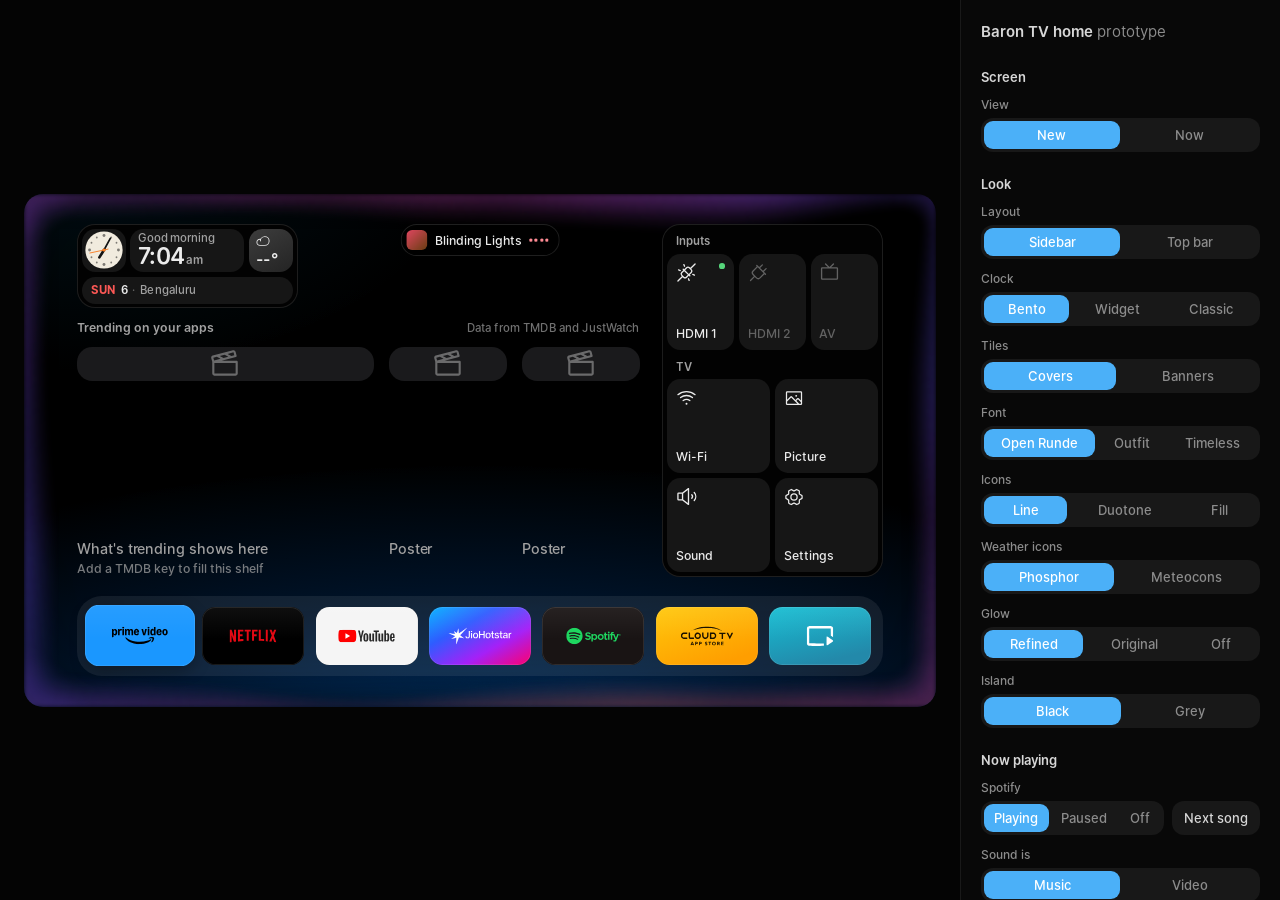
==== commit 07d78c80: "feat(prototype): beat bot dances in music mode; posters equal height Robot eyes, drawn from scratch " ====
--- a/prototype/index.html
+++ b/prototype/index.html
@@ -161,6 +161,8 @@
 
         <!-- Music mode: everything in the middle fades to black under the edge light. -->
         <div class="music-dim" aria-hidden="true"></div>
+        <!-- The beat bot: robot eyes that dance to the song in the middle of music mode. -->
+        <canvas class="bot" id="bot" width="640" height="360" aria-hidden="true"></canvas>
 
         <!-- Edge glow while music plays: light round the edges in shades of the cover's colour, rolling
              like a tide and swelling with the music; an inner shadow under it for depth. Never for video. -->
@@ -295,6 +297,13 @@
               <label><input type="radio" name="musicdim" value="off">Off</label>
             </div>
             <button class="ctl-btn" type="button" id="musicNow">Show now</button>
+          </div>
+        </div>
+        <div class="ctl">
+          <span class="ctl-label" id="l-bot">Beat bot</span>
+          <div class="seg" role="radiogroup" aria-labelledby="l-bot">
+            <label><input type="radio" name="bot" value="on" checked>On</label>
+            <label><input type="radio" name="bot" value="off">Off</label>
           </div>
         </div>
         <div class="ctl">
--- a/prototype/app.css
+++ b/prototype/app.css
@@ -396,6 +396,7 @@
 /* Everything else scrolls as one layer: page 2 sits under the dock. */
 .content {
   position: relative;
+  z-index: 1;
   display: flex;
   flex-direction: column;
   padding-block: var(--safe-block);
--- a/prototype/sidebar.css
+++ b/prototype/sidebar.css
@@ -1,8 +1,9 @@
-/* Layout: Sidebar ("move this panel to the right side, and a similar dock on the right for HDMI and the
-   others"). The time and weather bento and a matching dock of inputs and TV settings stack down a
-   right-hand column; the shelf takes the rest, with the island centred over it; the app dock runs the
-   full width along the bottom. Focus moves to the nearest item in the pressed direction (app.js), since
-   these are no longer simple rows. There's no page 2: its tiles live in the column now. */
+/* Layout: Sidebar. The time and weather bento sits in the top-left corner with the shelf under it, the
+   dock of inputs and TV settings runs down the right from the top-right corner, the island hangs in the
+   gap between the two, and the app dock runs the full width along the bottom (the user: "move this
+   panel to the right side, and a similar dock for HDMI and the others", then "the bento on the left,
+   the HDMI one on the right"). Focus moves to the nearest item in the pressed direction (app.js), since
+   these aren't simple rows. There's no page 2: its tiles live in the dock now. */
 
 .side-dock {
   display: none;
@@ -13,7 +14,7 @@
   grid-template-columns: minmax(0, 1fr) 232px;
   grid-template-rows: auto minmax(0, 1fr) auto;
   grid-template-areas:
-    "shelf widget"
+    "widget controls"
     "shelf controls"
     "dock dock";
   column-gap: var(--s-6);
@@ -33,7 +34,9 @@
 .screen[data-layout="sidebar"] .bento {
   display: grid;
   grid-area: widget;
+  justify-self: start;
   align-self: start;
+  inline-size: 232px;
 }
 
 .screen[data-layout="sidebar"] .side-dock {
@@ -47,18 +50,39 @@
   margin-block-start: 0;
 }
 
-/* Room for the island over the shelf while music plays. */
-.screen[data-layout="sidebar"]:has(.island:not([hidden])) .shelf {
-  padding-block-start: 46px;
-}
-
 .screen[data-layout="sidebar"] .posters {
   grid-template-columns: minmax(0, 1fr) 124px 124px;
   gap: var(--s-4);
 }
 
+/* The shelf fills its cell: the art takes whatever height is left, so the titles always end above the
+   app dock, level with the bottom of the dock of tiles beside it. */
+.screen[data-layout="sidebar"] .shelf {
+  display: flex;
+  flex-direction: column;
+  min-block-size: 0;
+}
+
+/* The posters share one set of rows (art, title, details), so every piece of art is the same height
+   ("size height should be equal") and the titles share a line, whether or not a poster has details. */
+.screen[data-layout="sidebar"] .posters {
+  flex: 1;
+  min-block-size: 0;
+  grid-template-rows: minmax(0, 1fr) auto auto;
+  row-gap: 0;
+  align-items: stretch;
+}
+
+.screen[data-layout="sidebar"] .poster {
+  display: grid;
+  grid-row: span 3;
+  grid-template-rows: subgrid;
+  min-block-size: 0;
+}
+
 .screen[data-layout="sidebar"] .art {
-  block-size: var(--art-sidebar, 222px);
+  block-size: auto;
+  min-block-size: 0;
 }
 
 .screen[data-layout="sidebar"] .dock {
@@ -67,9 +91,21 @@
   margin-block-start: var(--s-2);
 }
 
-/* The island hangs over the middle of the shelf, not the middle of the screen. */
+/* The island hangs in the gap between the dock and the bento (app.js centres it there), level with
+   their tops, and opens no wider than the gap, so it never covers either. */
 .screen[data-layout="sidebar"] .island {
-  inset-inline-start: var(--isl-x, 352px);
+  inset-inline-start: var(--isl-x, 480px);
+}
+
+.screen[data-layout="sidebar"] .island[data-size="expanded"],
+.screen[data-layout="sidebar"] .isl-full {
+  inline-size: 364px;
+}
+
+.screen[data-layout="sidebar"] .isl-art-big {
+  inline-size: 60px;
+  block-size: 60px;
+  border-radius: 14px;
 }
 
 /* The side dock's tiles show focus with colour alone ("selected state big, remove, only colour change
@@ -83,3 +119,221 @@
 .bento-tile:active {
   scale: none;
 }
+
+/* ---- The dock's Wi-Fi and Sound views ------------------------------------------------------------ */
+/* Selecting Wi-Fi or Sound turns the whole dock into that view, as a Control Centre module opens: the
+   tiles slide out to the left, the view slides in from the right. Back (or the chevron) returns. */
+
+.side-dock {
+  position: relative;
+}
+
+.side-view {
+  position: absolute;
+  inset: 0;
+  display: flex;
+  flex-direction: column;
+  gap: var(--s-2);
+  padding: var(--s-2) var(--bd-pad, 5px) var(--bd-pad, 5px);
+  opacity: 0;
+  visibility: hidden;
+  translate: 14px 0;
+}
+
+.side-dock:is([data-view="wifi"], [data-view="sound"]) > :not(.side-view) {
+  opacity: 0;
+  visibility: hidden;
+  translate: -14px 0;
+}
+
+.side-dock[data-view="wifi"] > .side-view[data-view="wifi"],
+.side-dock[data-view="sound"] > .side-view[data-view="sound"] {
+  opacity: 1;
+  visibility: visible;
+  translate: 0 0;
+}
+
+.sv-head {
+  display: flex;
+  align-items: center;
+  gap: var(--s-2);
+  padding-block: var(--s-1) 0;
+  padding-inline: var(--s-1);
+}
+
+.sv-title {
+  flex: none;
+  font-size: var(--t-body);
+  font-weight: 600;
+  letter-spacing: var(--tr-body);
+}
+
+.sv-sub {
+  margin-inline-start: auto;
+  overflow: clip;
+  color: var(--text-2);
+  font-size: var(--t-caption);
+  font-weight: 500;
+  white-space: nowrap;
+  text-overflow: ellipsis;
+}
+
+.sv-label {
+  padding-block: var(--s-1) 0;
+  padding-inline: var(--s-2);
+  color: var(--text-2);
+  font-size: var(--t-caption);
+  font-weight: 600;
+  letter-spacing: var(--tr-caption);
+}
+
+.sv-list {
+  display: grid;
+  gap: var(--s-1);
+}
+
+/* Rows, the back button and the volume share one surface and one focus: a lighter colour, no lift. */
+.sv-item {
+  display: flex;
+  align-items: center;
+  gap: 10px;
+  min-block-size: 40px;
+  padding-inline: var(--s-3);
+  border-radius: 12px;
+  background: oklch(16% 0 none);
+  color: var(--text);
+  font-size: var(--t-label);
+  font-weight: 500;
+  letter-spacing: var(--tr-label);
+}
+
+.sv-item:focus {
+  outline: 2px solid transparent;
+  background: oklch(36% 0 none);
+}
+
+.sv-item .glyph {
+  inline-size: 18px;
+  block-size: 18px;
+}
+
+.sv-name {
+  flex: 1;
+  overflow: clip;
+  white-space: nowrap;
+  text-overflow: ellipsis;
+  text-align: start;
+}
+
+.sv-item small {
+  color: var(--text-2);
+  font-size: var(--t-caption);
+  font-weight: 500;
+  white-space: nowrap;
+}
+
+/* What's in use: the connected network, the output sound plays on. */
+.sv-item[data-on] small {
+  color: oklch(78% 0.15 150);
+}
+
+.sv-item[data-on] > .glyph:last-child {
+  color: oklch(78% 0.15 150);
+}
+
+.sv-item > .glyph:last-child:not(:first-child) {
+  inline-size: 14px;
+  block-size: 14px;
+  color: var(--text-2);
+}
+
+.sv-back {
+  flex: none;
+  justify-content: center;
+  inline-size: 30px;
+  min-block-size: 30px;
+  padding: 0;
+  border-radius: 50%;
+}
+
+.sv-back .glyph {
+  inline-size: 16px;
+  block-size: 16px;
+}
+
+/* The volume: Left and Right move it in fives. */
+.sv-volume {
+  gap: var(--s-3);
+  min-block-size: 46px;
+}
+
+.sv-bar {
+  flex: 1;
+  block-size: 6px;
+  overflow: clip;
+  border-radius: 3px;
+  background: oklch(100% 0 none / 0.14);
+}
+
+.sv-bar i {
+  display: block;
+  inline-size: calc(var(--v, 35) * 1%);
+  block-size: 100%;
+  border-radius: inherit;
+  background: var(--text);
+}
+
+.sv-val {
+  min-inline-size: 2ch;
+  color: var(--text-2);
+  font-size: var(--t-caption);
+  font-variant-numeric: tabular-nums;
+  text-align: end;
+}
+
+@media (prefers-reduced-motion: no-preference) {
+  .side-dock > *,
+  .side-view {
+    transition:
+      opacity 220ms var(--ease-out),
+      translate 260ms var(--ease-out),
+      visibility 0s linear 260ms;
+  }
+
+  .side-dock:is([data-view="wifi"], [data-view="sound"]) > .side-view[data-view],
+  .side-dock[data-view="home"] > :not(.side-view) {
+    transition:
+      opacity 240ms var(--ease-out) 60ms,
+      translate 280ms var(--ease-out) 60ms,
+      visibility 0s;
+  }
+
+  .sv-item {
+    transition: background-color 200ms var(--ease-out);
+  }
+
+  .sv-bar i {
+    transition: inline-size 160ms var(--ease-out);
+  }
+}
+
+/* A device row: its name over its note. */
+.sv-out {
+  min-block-size: 48px;
+}
+
+.sv-text {
+  flex: 1;
+  display: grid;
+  min-inline-size: 0;
+  text-align: start;
+}
+
+.sv-text small {
+  margin-block-start: 1px;
+}
+
+/* The tick on what's in use is green too (after the grey trailing-glyph rule above). */
+.sv-item[data-on] > .glyph:last-child:not(:first-child) {
+  color: oklch(78% 0.15 150);
+}
--- a/prototype/edge.css
+++ b/prototype/edge.css
@@ -6,12 +6,19 @@
    under it gives the light depth, as if it came from the bezel. It only lights for music, never for
    video. app.js draws the light on the canvas and turns the whole thing on and off. */
 
+/* Behind the UI, like a backlight ("the glow should feel like it's behind the UI, it's coming on top of
+   the tiles"): under the content layer, so it shows round and between the panels, not over them. In
+   music mode the middle is black anyway, and the light comes forward over the dimming. */
 .edge {
   position: absolute;
   inset: 0;
-  z-index: 25;
+  z-index: 0;
   pointer-events: none;
   opacity: 0;
+}
+
+.screen.music-mode .edge {
+  z-index: 26;
 }
 
 .edge[data-on] {
@@ -86,3 +93,33 @@
     transition: opacity 1400ms var(--ease-out);
   }
 }
+
+/* The beat bot: robot eyes in the middle of music mode, in the spirit of the ESP32 desk-bot faces
+   (FluxGarage RoboEyes and friends) but drawn here from scratch. app.js draws them on the canvas: they
+   squash and bounce on each kick, sway side to side with the beat, squint happily on big hits, and blink
+   and glance around between. */
+.bot {
+  position: absolute;
+  inset-block-start: 50%;
+  inset-inline-start: 50%;
+  z-index: 27;
+  inline-size: 320px;
+  block-size: 180px;
+  translate: -50% -50%;
+  pointer-events: none;
+  opacity: 0;
+}
+
+.screen.music-mode .bot[data-on] {
+  opacity: 1;
+}
+
+@media (prefers-reduced-motion: no-preference) {
+  .bot {
+    transition: opacity 900ms var(--ease-out);
+  }
+
+  .screen.music-mode .bot[data-on] {
+    transition: opacity 1200ms var(--ease-out) 500ms;
+  }
+}
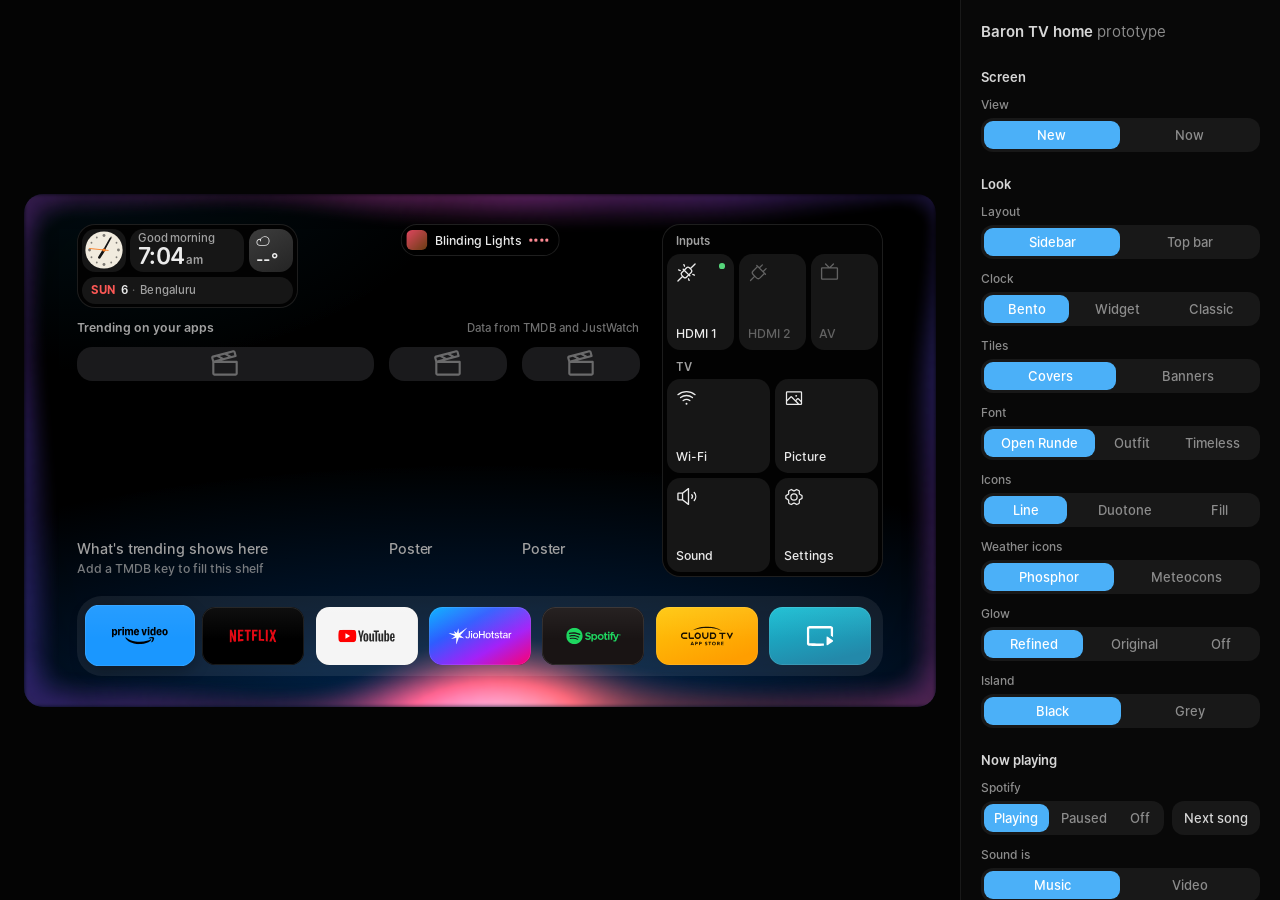
==== commit 63b121e4: "feat(prototype): beat bot dances, reacts and blinks; Wi-Fi and Sound views redrawn Beat bot keeps th" ====
--- a/prototype/index.html
+++ b/prototype/index.html
@@ -162,7 +162,7 @@
         <!-- Music mode: everything in the middle fades to black under the edge light. -->
         <div class="music-dim" aria-hidden="true"></div>
         <!-- The beat bot: robot eyes that dance to the song in the middle of music mode. -->
-        <canvas class="bot" id="bot" width="640" height="360" aria-hidden="true"></canvas>
+        <canvas class="bot" id="bot" width="720" height="480" aria-hidden="true"></canvas>
 
         <!-- Edge glow while music plays: light round the edges in shades of the cover's colour, rolling
              like a tide and swelling with the music; an inner shadow under it for depth. Never for video. -->
--- a/prototype/sidebar.css
+++ b/prototype/sidebar.css
@@ -162,20 +162,10 @@
 }
 
 .sv-title {
-  flex: none;
+  flex: 1;
   font-size: var(--t-body);
   font-weight: 600;
   letter-spacing: var(--tr-body);
-}
-
-.sv-sub {
-  margin-inline-start: auto;
-  overflow: clip;
-  color: var(--text-2);
-  font-size: var(--t-caption);
-  font-weight: 500;
-  white-space: nowrap;
-  text-overflow: ellipsis;
 }
 
 .sv-label {
@@ -187,17 +177,12 @@
   letter-spacing: var(--tr-caption);
 }
 
-.sv-list {
-  display: grid;
-  gap: var(--s-1);
-}
-
 /* Rows, the back button and the volume share one surface and one focus: a lighter colour, no lift. */
 .sv-item {
   display: flex;
   align-items: center;
   gap: 10px;
-  min-block-size: 40px;
+  min-block-size: 38px;
   padding-inline: var(--s-3);
   border-radius: 12px;
   background: oklch(16% 0 none);
@@ -209,42 +194,35 @@
 
 .sv-item:focus {
   outline: 2px solid transparent;
-  background: oklch(36% 0 none);
+  background: oklch(32% 0 none);
 }
 
 .sv-item .glyph {
+  flex: none;
   inline-size: 18px;
   block-size: 18px;
 }
 
-.sv-name {
+/* A row's name, with its note under it when it has one. */
+.sv-text {
   flex: 1;
+  display: grid;
+  min-inline-size: 0;
+  text-align: start;
+}
+
+.sv-name,
+.sv-text small {
   overflow: clip;
   white-space: nowrap;
   text-overflow: ellipsis;
-  text-align: start;
-}
-
-.sv-item small {
+}
+
+.sv-text small {
+  margin-block-start: 1px;
   color: var(--text-2);
   font-size: var(--t-caption);
   font-weight: 500;
-  white-space: nowrap;
-}
-
-/* What's in use: the connected network, the output sound plays on. */
-.sv-item[data-on] small {
-  color: oklch(78% 0.15 150);
-}
-
-.sv-item[data-on] > .glyph:last-child {
-  color: oklch(78% 0.15 150);
-}
-
-.sv-item > .glyph:last-child:not(:first-child) {
-  inline-size: 14px;
-  block-size: 14px;
-  color: var(--text-2);
 }
 
 .sv-back {
@@ -261,34 +239,191 @@
   block-size: 16px;
 }
 
+/* The Wi-Fi switch, as iOS draws one: green when on. Its colour is its state, so focus is a ring. */
+.sv-switch {
+  flex: none;
+  inline-size: 44px;
+  min-block-size: 26px;
+  padding: 3px;
+  border-radius: 13px;
+  background: oklch(34% 0 none);
+}
+
+.sv-switch[aria-checked="true"] {
+  background: oklch(68% 0.17 150);
+}
+
+.sv-switch:focus {
+  outline: 2px solid oklch(100% 0 none / 0.9);
+  outline-offset: 2px;
+  background: oklch(40% 0 none);
+}
+
+.sv-switch[aria-checked="true"]:focus {
+  background: oklch(72% 0.17 150);
+}
+
+.sv-switch i {
+  inline-size: 20px;
+  block-size: 20px;
+  border-radius: 50%;
+  background: oklch(98% 0 none);
+}
+
+.sv-switch[aria-checked="true"] i {
+  translate: 18px 0;
+}
+
+/* The network in use: a filled badge, the name over its state. */
+.sv-hero {
+  min-block-size: 52px;
+  padding-inline: 10px var(--s-3);
+}
+
+.sv-hero .sv-name {
+  font-weight: 600;
+}
+
+.sv-hero[data-on] small {
+  color: oklch(78% 0.15 150);
+}
+
+.sv-badge {
+  flex: none;
+  display: grid;
+  place-items: center;
+  inline-size: 32px;
+  block-size: 32px;
+  border-radius: 50%;
+  background: oklch(68% 0.17 150);
+  color: oklch(99% 0 none);
+}
+
+.sv-hero:not([data-on]) .sv-badge {
+  background: oklch(34% 0 none);
+}
+
+/* Other networks and the outputs: one grouped card, rows split by hairlines, as Settings lists them. */
+.sv-group {
+  display: grid;
+  padding: 3px;
+  border-radius: 14px;
+  background: oklch(16% 0 none);
+}
+
+.sv-group > .sv-item {
+  position: relative;
+  min-block-size: 36px;
+  padding-inline: 11px;
+  border-radius: 11px;
+  background: none;
+}
+
+.sv-group > .sv-item + .sv-item::before {
+  content: "";
+  position: absolute;
+  inset-block-start: 0;
+  inset-inline: 11px;
+  block-size: 1px;
+  background: oklch(100% 0 none / 0.07);
+}
+
+.sv-group > .sv-item:focus {
+  background: oklch(32% 0 none);
+}
+
+.sv-group > .sv-item:focus::before,
+.sv-group > .sv-item:focus + .sv-item::before {
+  opacity: 0;
+}
+
+/* A network's trail: the lock if it has a password, then its signal. */
+.sv-net .glyph[data-icon="lock-simple"] {
+  inline-size: 13px;
+  block-size: 13px;
+  color: var(--text-2);
+}
+
+.sv-signal {
+  position: relative;
+  flex: none;
+  inline-size: 16px;
+  block-size: 16px;
+}
+
+.sv-item .sv-signal .glyph {
+  position: absolute;
+  inset: 0;
+  inline-size: 100%;
+  block-size: 100%;
+}
+
+.sv-signal .glyph:first-child {
+  opacity: 0.26;
+}
+
+/* An output: its icon, the name over where it is, the tick on the one in use. */
+.sv-out {
+  min-block-size: 46px;
+}
+
+.sv-out > .glyph:first-child {
+  color: var(--text-2);
+}
+
+.sv-out[data-on] > .glyph:first-child {
+  color: var(--text);
+}
+
+.sv-out .glyph[data-icon="check"] {
+  inline-size: 15px;
+  block-size: 15px;
+  color: oklch(78% 0.15 150);
+}
+
 /* The volume: Left and Right move it in fives. */
 .sv-volume {
-  gap: var(--s-3);
-  min-block-size: 46px;
-}
-
-.sv-bar {
-  flex: 1;
-  block-size: 6px;
+  position: relative;
+  flex: none;
+  min-block-size: 44px;
+  padding: 0;
   overflow: clip;
-  border-radius: 3px;
-  background: oklch(100% 0 none / 0.14);
-}
-
-.sv-bar i {
-  display: block;
-  inline-size: calc(var(--v, 35) * 1%);
-  block-size: 100%;
-  border-radius: inherit;
-  background: var(--text);
+  border-radius: 14px;
+  background: oklch(20% 0 none);
+}
+
+.sv-volume:focus {
+  background: oklch(30% 0 none);
+}
+
+.sv-vol {
+  position: absolute;
+  inset: 0;
+  display: flex;
+  align-items: center;
+  justify-content: space-between;
+  padding-inline: 14px;
+}
+
+.sv-vol-fill {
+  background: oklch(95% 0 none);
+  color: oklch(16% 0 none);
+  clip-path: inset(0 calc(100% - var(--v, 35) * 1%) 0 0);
 }
 
 .sv-val {
-  min-inline-size: 2ch;
+  opacity: 0.7;
+  font-size: var(--t-caption);
+  font-weight: 600;
+  font-variant-numeric: tabular-nums;
+}
+
+/* Wi-Fi off: a quiet line where the networks were. */
+.sv-empty {
+  padding: var(--s-2) var(--s-2);
   color: var(--text-2);
   font-size: var(--t-caption);
-  font-variant-numeric: tabular-nums;
-  text-align: end;
+  line-height: 1.45;
 }
 
 @media (prefers-reduced-motion: no-preference) {
@@ -312,28 +447,22 @@
     transition: background-color 200ms var(--ease-out);
   }
 
-  .sv-bar i {
-    transition: inline-size 160ms var(--ease-out);
-  }
-}
-
-/* A device row: its name over its note. */
-.sv-out {
-  min-block-size: 48px;
-}
-
-.sv-text {
-  flex: 1;
-  display: grid;
-  min-inline-size: 0;
-  text-align: start;
-}
-
-.sv-text small {
-  margin-block-start: 1px;
-}
-
-/* The tick on what's in use is green too (after the grey trailing-glyph rule above). */
-.sv-item[data-on] > .glyph:last-child:not(:first-child) {
-  color: oklch(78% 0.15 150);
-}
+  .sv-switch i {
+    transition: translate 220ms var(--ease-out);
+  }
+
+  .sv-vol-fill {
+    transition: clip-path 160ms var(--ease-out);
+  }
+
+  /* Joining a network: the badge breathes until it's connected. */
+  .sv-hero:not([data-on]) .sv-badge {
+    animation: sv-joining 1s var(--ease-out) infinite alternate;
+  }
+}
+
+@keyframes sv-joining {
+  to {
+    background: oklch(46% 0 none);
+  }
+}
--- a/prototype/edge.css
+++ b/prototype/edge.css
@@ -94,17 +94,17 @@
   }
 }
 
-/* The beat bot: robot eyes in the middle of music mode, in the spirit of the ESP32 desk-bot faces
-   (FluxGarage RoboEyes and friends) but drawn here from scratch. app.js draws them on the canvas: they
-   squash and bounce on each kick, sway side to side with the beat, squint happily on big hits, and blink
-   and glance around between. */
+/* The beat bot: plain white robot eyes in the middle of music mode, in the spirit of the ESP32 desk-bot
+   faces (FluxGarage RoboEyes and friends) but drawn here from scratch. app.js draws them on the canvas
+   and choreographs them: a new dance every few seconds, moods, little gestures on the beat, and reactions
+   to the song. */
 .bot {
   position: absolute;
   inset-block-start: 50%;
   inset-inline-start: 50%;
   z-index: 27;
-  inline-size: 320px;
-  block-size: 180px;
+  inline-size: 360px;
+  block-size: 240px;
   translate: -50% -50%;
   pointer-events: none;
   opacity: 0;
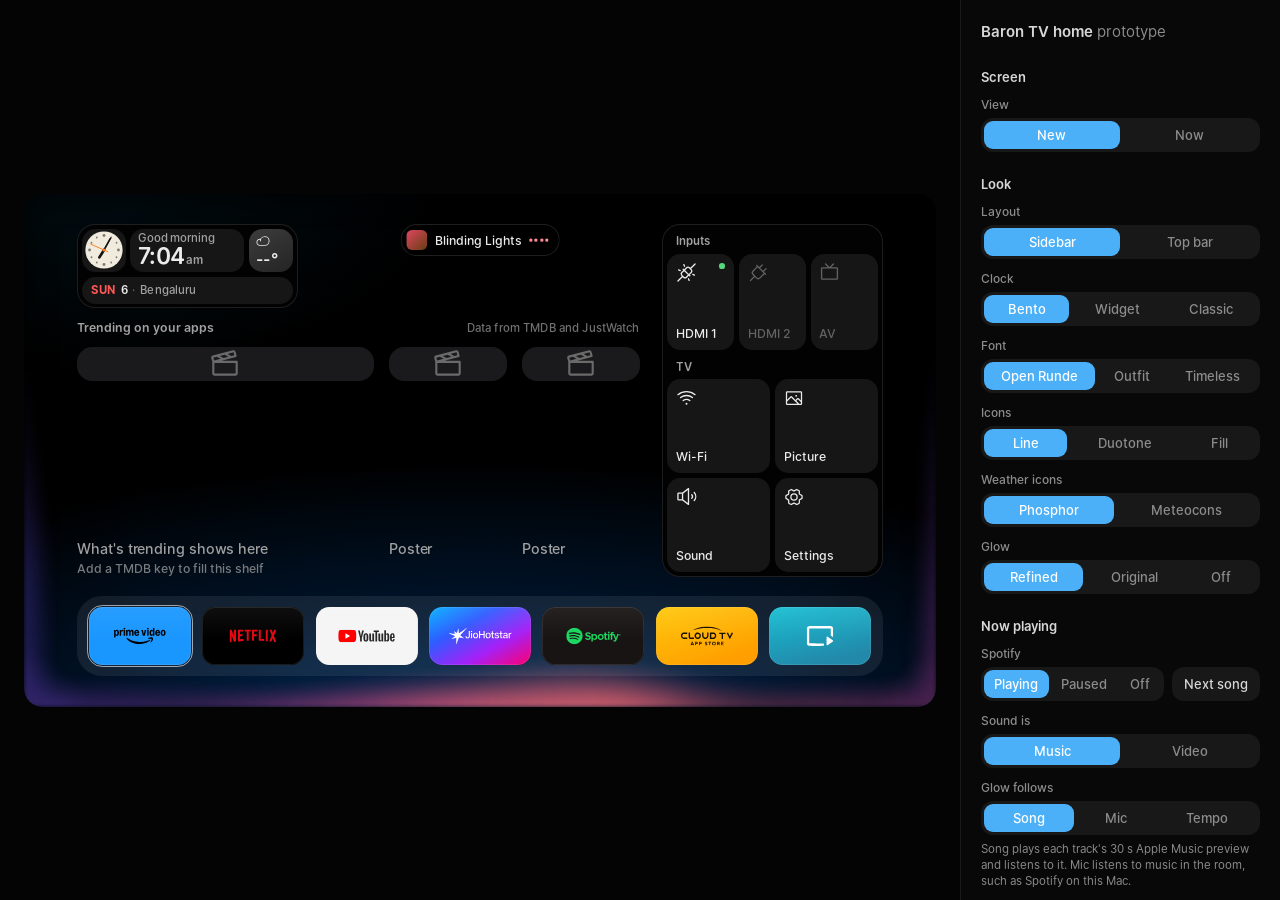
==== commit 62d7592a: "feat(prototype): clock left and buttons right in every top bar clock; covers and a black island alwa" ====
--- a/prototype/index.html
+++ b/prototype/index.html
@@ -214,13 +214,6 @@
           </div>
         </div>
         <div class="ctl">
-          <span class="ctl-label" id="l-tiles">Tiles</span>
-          <div class="seg" role="radiogroup" aria-labelledby="l-tiles">
-            <label><input type="radio" name="tiles" value="covers" checked>Covers</label>
-            <label><input type="radio" name="tiles" value="banners">Banners</label>
-          </div>
-        </div>
-        <div class="ctl">
           <span class="ctl-label" id="l-font">Font</span>
           <div class="seg" role="radiogroup" aria-labelledby="l-font">
             <label><input type="radio" name="font" value="open-runde" checked>Open Runde</label>
@@ -249,13 +242,6 @@
             <label><input type="radio" name="glow" value="refined" checked>Refined</label>
             <label><input type="radio" name="glow" value="original">Original</label>
             <label><input type="radio" name="glow" value="off">Off</label>
-          </div>
-        </div>
-        <div class="ctl">
-          <span class="ctl-label" id="l-island">Island</span>
-          <div class="seg" role="radiogroup" aria-labelledby="l-island">
-            <label><input type="radio" name="island" value="black" checked>Black</label>
-            <label><input type="radio" name="island" value="grey">Grey</label>
           </div>
         </div>
       </div>
--- a/prototype/app.css
+++ b/prototype/app.css
@@ -320,6 +320,8 @@
   --panel: oklch(27.5% 0 none);
   --text: oklch(94% 0 none);
   --text-2: oklch(71% 0 none);
+  /* The focus ring on art: fine and soft, not stark white. */
+  --focus-ring: oklch(100% 0 none / 0.6);
   --font: "Open Runde", system-ui, sans-serif;
   --w-light: 400;
   --track-big: -0.035em;
@@ -406,11 +408,18 @@
 
 /* ---- Page 1: top bar ------------------------------------------------------------------------- */
 
+/* Every clock (Bento, Widget, Classic) leads the band at the left and the round buttons sit at the
+   right ("the clock on the left, HDMI and the others on the right, the same for all of them"), as in
+   the sidebar layout. */
 .top {
   display: flex;
   align-items: start;
   justify-content: space-between;
   gap: 24px;
+}
+
+.top > .corner {
+  order: 1;
 }
 
 .greeting {
@@ -696,18 +705,20 @@
   opacity: 0.75;
 }
 
-/* Focus lifts the item where it is: larger, a deeper shadow, a lighter surface where there's no art
-   yet, and its title brightens and steps down to clear the lifted card, as tvOS does. Nothing travels. */
+/* Focus changes colour only: nothing grows, lifts or moves ("selected state, only colour change", then
+   "getting too big on selected state"). A fine, soft white ring round the art ("too stark, subtle, less
+   stroke"), since a poster's picture hides any change of surface; a lighter surface where there's no
+   art yet; the title brightens. The ring is an outline, transparent at rest, so it also shows in
+   forced-colors mode. */
+.art {
+  outline: 1px solid transparent;
+  outline-offset: 2px;
+}
+
 .poster:focus .art {
-  scale: 1.05;
+  outline-color: var(--focus-ring);
   background: oklch(29% 0.004 286);
   color: var(--text);
-  box-shadow: 0 8px 20px oklch(0% 0 none / 0.3);
-}
-
-.poster:focus .p-title,
-.poster:focus .p-meta {
-  translate: 0 5px;
 }
 
 .poster:focus .p-title {
@@ -754,9 +765,12 @@
   object-fit: cover;
 }
 
-/* A hairline round every tile, so black ones (Netflix, Spotify) keep their edge on the dark dock. */
+/* A hairline round every tile, so black ones (Netflix, Spotify) keep their edge on the dark dock. The
+   focus ring waits outside it, transparent. */
 .card {
   position: relative;
+  outline: 1px solid transparent;
+  outline-offset: 2px;
 }
 
 .card::after {
@@ -768,14 +782,14 @@
   pointer-events: none;
 }
 
+/* Like the posters: the fine ring, no growing, no shadow. A press dips a touch, as the buttons do. */
 .tile:focus .card {
-  scale: 1.08;
-  box-shadow: 0 5px 14px oklch(0% 0 none / 0.28);
+  outline-color: var(--focus-ring);
 }
 
 .tile:active .card,
 .poster:active .art {
-  scale: 1.02;
+  scale: 0.97;
 }
 
 /* ---- Page 2: inputs and shortcuts ------------------------------------------------------------ */
@@ -844,13 +858,11 @@
 
 .chip:focus {
   outline: 2px solid transparent;
-  scale: 1.06;
   background: var(--chip-on);
-  box-shadow: 0 5px 14px oklch(0% 0 none / 0.26);
 }
 
 .chip:active {
-  scale: 1.02;
+  scale: 0.97;
 }
 
 /* ---- Page 2: the weather card ---------------------------------------------------------------- */
@@ -1097,15 +1109,14 @@
   .art,
   .chip {
     transition:
-      scale 240ms var(--ease-out),
-      box-shadow 240ms var(--ease-out),
+      scale 160ms var(--ease-out),
+      outline-color 200ms var(--ease-out),
       background-color 240ms var(--ease-out);
   }
 
   .p-title,
   .p-meta {
     transition:
-      translate 240ms var(--ease-out),
       color 240ms var(--ease-out),
       opacity 240ms var(--ease-out);
   }
--- a/prototype/island.css
+++ b/prototype/island.css
@@ -12,7 +12,7 @@
 
   position: absolute;
   inset-block-start: var(--isl-top, 33px);
-  inset-inline-start: 50%;
+  inset-inline-start: var(--isl-x, 50%);
   z-index: 30;
   inline-size: var(--wc);
   block-size: 34px;
@@ -27,13 +27,10 @@
   display: none;
 }
 
-/* Black on a black screen has no shape of its own, so a hairline draws the pill's edge. */
+/* Always black ("the island should always be black"). Black on a black screen has no shape of its
+   own, so a hairline draws the pill's edge. */
 .island[data-look="black"] {
   box-shadow: inset 0 0 0 1px oklch(100% 0 none / 0.12);
-}
-
-.island[data-look="grey"] {
-  --isl-bg: oklch(21% 0 none);
 }
 
 /* Open, it's a layer over the clock and the weather: a shadow sets it above them. */
--- a/prototype/watch.css
+++ b/prototype/watch.css
@@ -1,9 +1,9 @@
 /* Clock: Widget. The greeting, time, date and weather leave the big clock block for one small widget
-   in the top-right corner, drawn like Apple Watch complications: a calendar badge (the weekday in red,
+   in the top-left corner, drawn like Apple Watch complications: a calendar badge (the weekday in red,
    the day in white), a temperature gauge (an arc from today's low to its high with a dot at the
    current temperature, the number inside, the sky's glyph in the gap) and the time with the greeting
-   over it. The round buttons move to the top left, so the top band is one line: controls, now
-   playing, time and weather. The height it frees goes to the shelf. */
+   over it. The round buttons stay at the right, so the top band is one line: time and weather, now
+   playing, controls. The height it frees goes to the shelf. */
 
 .watch {
   display: none;
@@ -21,12 +21,6 @@
 
 .screen[data-clock="widget"] .top {
   align-items: center;
-}
-
-/* The Inputs menu hangs from the left edge now that its button leads the row. */
-.screen[data-clock="widget"] .inputs {
-  inset-inline-start: 0;
-  inset-inline-end: auto;
 }
 
 /* The height the clock block gave back goes to the art. */
--- a/prototype/bento.css
+++ b/prototype/bento.css
@@ -1,14 +1,15 @@
-/* Clock: Bento. The time, the date and the weather as a little bento of tiles in the top-right corner,
+/* Clock: Bento. The time, the date and the weather as a little bento of tiles in the top-left corner,
    after the user's widget references but laid out our own way: a cream watch dial with an orange
    second hand, the time under a greeting, a square that is the sky right now (its colour changes with
    the weather and with night), and a line that reads like a sentence: the date, then what the weather
    does next ("Drizzle from 2 pm", "Clear till late"). A black frame with a hairline holds the tiles,
    like the island's black look. bento.js fills it from app.js's weather reading.
 
-   It is 89 tall and fills the width of whatever holds it: 232 in the sidebar layout's right-hand
-   column (sidebar.css places it), with the controls dock below it (the .bento-dock classes at the end
-   of this file). In the top bar layout it sits in the band's corner at 214, top-aligned with the round
-   buttons, and the posters give back the extra height so the app dock stays where it is. */
+   It is 89 tall and fills the width of whatever holds it: 232 in the sidebar layout's left-hand
+   column (sidebar.css places it), with the shelf below it and the controls dock on the right (the
+   .bento-dock classes at the end of this file). In the top bar layout it leads the band at 214,
+   top-aligned with the round buttons at the right, and the posters give back the extra height so the
+   app dock stays where it is. */
 
 .bento {
   display: none;
@@ -27,14 +28,9 @@
   display: none;
 }
 
-/* The buttons lead the row at the top left, level with the bento's top. */
+/* The buttons sit at the right, level with the bento's top. */
 .screen[data-clock="bento"] .top {
   align-items: start;
-}
-
-.screen[data-clock="bento"] .inputs {
-  inset-inline-start: 0;
-  inset-inline-end: auto;
 }
 
 /* In the corner the bento is 39 dp taller than the widget's badges, so the posters are 39 shorter: the
@@ -440,15 +436,12 @@
   background: oklch(78% 0.17 150);
 }
 
-/* Focus lifts the tile where it is: a touch larger, a lighter surface, a soft shadow. The outline
-   stays, transparent, for forced-colors mode. */
+/* Focus is a lighter surface only, no lift or shadow ("selected state big, remove, only colour change is
+   fine"). The outline stays, transparent, for forced-colors mode. */
 .bento-tile:focus {
-  z-index: 1;
   outline: 2px solid transparent;
-  scale: 1.06;
-  background: oklch(32% 0 none);
-  color: var(--text);
-  box-shadow: 0 8px 18px oklch(0% 0 none / 0.3);
+  background: oklch(36% 0 none);
+  color: var(--text);
 }
 
 .bento-tile[data-idle]:focus > * {
@@ -456,14 +449,13 @@
 }
 
 .bento-tile:active {
-  scale: 1.02;
+  scale: 0.97;
 }
 
 @media (prefers-reduced-motion: no-preference) {
   .bento-tile {
     transition:
-      scale 240ms var(--ease-out),
-      box-shadow 240ms var(--ease-out),
+      scale 160ms var(--ease-out),
       background-color 240ms var(--ease-out);
   }
 }
--- a/prototype/sidebar.css
+++ b/prototype/sidebar.css
@@ -106,18 +106,6 @@
   inline-size: 60px;
   block-size: 60px;
   border-radius: 14px;
-}
-
-/* The side dock's tiles show focus with colour alone ("selected state big, remove, only colour change
-   is fine"): no lift, no shadow, a lighter surface. */
-.bento-tile:focus {
-  scale: none;
-  background: oklch(36% 0 none);
-  box-shadow: none;
-}
-
-.bento-tile:active {
-  scale: none;
 }
 
 /* ---- The dock's Wi-Fi and Sound views ------------------------------------------------------------ */
@@ -362,60 +350,68 @@
   opacity: 0.26;
 }
 
-/* An output: its icon, the name over where it is, the tick on the one in use. */
-.sv-out {
-  min-block-size: 46px;
-}
-
-.sv-out > .glyph:first-child {
-  color: var(--text-2);
-}
-
-.sv-out[data-on] > .glyph:first-child {
-  color: var(--text);
-}
-
-.sv-out .glyph[data-icon="check"] {
-  inline-size: 15px;
-  block-size: 15px;
-  color: oklch(78% 0.15 150);
-}
-
-/* The volume: Left and Right move it in fives. */
-.sv-volume {
+/* Sound: the box itself is the volume bar, inset by the box's padding so its corners nest, as the
+   tiles' do. The level fills it from the bottom in white; Up and Down move it in fives. */
+.side-view[data-view="sound"] {
+  padding: var(--bd-pad, 5px);
+}
+
+.sv-level {
   position: relative;
-  flex: none;
-  min-block-size: 44px;
+  flex: 1;
+  min-block-size: 0;
   padding: 0;
   overflow: clip;
-  border-radius: 14px;
+  border-radius: var(--bd-r, 14px);
   background: oklch(20% 0 none);
-}
-
-.sv-volume:focus {
-  background: oklch(30% 0 none);
-}
-
-.sv-vol {
+  cursor: ns-resize;
+  touch-action: none;
+}
+
+.sv-level:focus {
+  background: oklch(25% 0 none);
+}
+
+/* The glyph at the top as on the tiles, the number at the bottom with its caption over it. */
+.sv-lv {
   position: absolute;
   inset: 0;
   display: flex;
-  align-items: center;
-  justify-content: space-between;
-  padding-inline: 14px;
-}
-
-.sv-vol-fill {
+  flex-direction: column;
+  align-items: start;
+  padding: 12px;
+  color: var(--text);
+}
+
+.sv-level .sv-lv .glyph {
+  inline-size: 22px;
+  block-size: 22px;
+}
+
+.sv-lv-caption {
+  margin-block-start: auto;
+  color: var(--text-2);
+  font-size: 12px;
+  font-weight: 600;
+  letter-spacing: 0.01em;
+}
+
+.sv-val {
+  font-size: 34px;
+  font-weight: 600;
+  line-height: 1.05;
+  letter-spacing: -0.035em;
+  font-variant-numeric: tabular-nums;
+}
+
+.sv-lv-fill {
   background: oklch(95% 0 none);
   color: oklch(16% 0 none);
-  clip-path: inset(0 calc(100% - var(--v, 35) * 1%) 0 0);
-}
-
-.sv-val {
-  opacity: 0.7;
-  font-size: var(--t-caption);
-  font-weight: 600;
-  font-variant-numeric: tabular-nums;
+  clip-path: inset(calc(100% - var(--v, 35) * 1%) 0 0 0);
+}
+
+.sv-lv-fill .sv-lv-caption {
+  color: oklch(16% 0 none / 0.6);
 }
 
 /* Wi-Fi off: a quiet line where the networks were. */
@@ -451,8 +447,8 @@
     transition: translate 220ms var(--ease-out);
   }
 
-  .sv-vol-fill {
-    transition: clip-path 160ms var(--ease-out);
+  .sv-lv-fill {
+    transition: clip-path 180ms var(--ease-out);
   }
 
   /* Joining a network: the badge breathes until it's connected. */
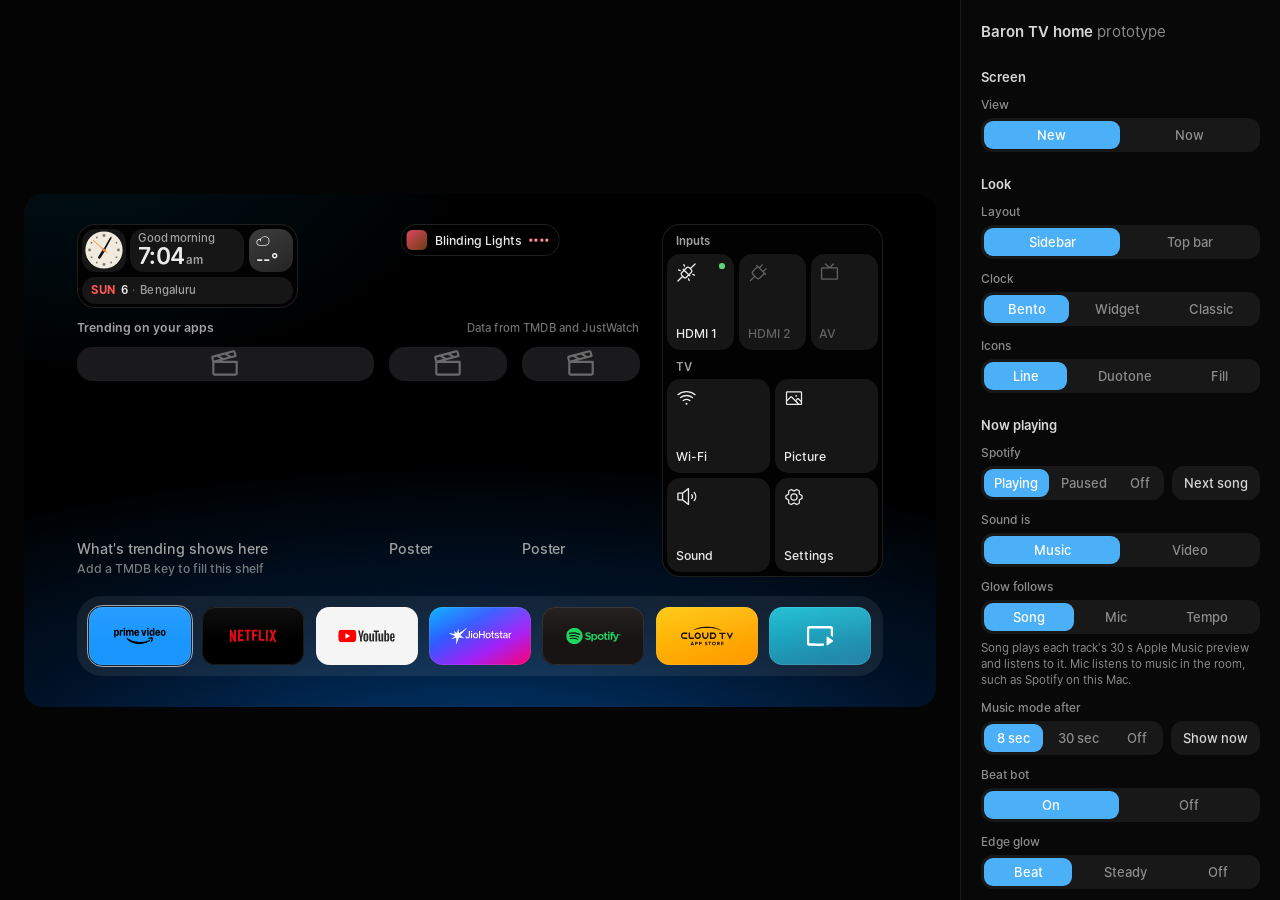
==== commit cf506eb4: "feat(prototype): glow below the dock only; one font, one glow, one icon set The home screen's only l" ====
--- a/prototype/index.html
+++ b/prototype/index.html
@@ -214,34 +214,11 @@
           </div>
         </div>
         <div class="ctl">
-          <span class="ctl-label" id="l-font">Font</span>
-          <div class="seg" role="radiogroup" aria-labelledby="l-font">
-            <label><input type="radio" name="font" value="open-runde" checked>Open Runde</label>
-            <label><input type="radio" name="font" value="outfit">Outfit</label>
-            <label><input type="radio" name="font" value="timeless">Timeless</label>
-          </div>
-        </div>
-        <div class="ctl">
           <span class="ctl-label" id="l-ui">Icons</span>
           <div class="seg" role="radiogroup" aria-labelledby="l-ui">
             <label><input type="radio" name="ui" value="regular" checked>Line</label>
             <label><input type="radio" name="ui" value="duotone">Duotone</label>
             <label><input type="radio" name="ui" value="fill">Fill</label>
-          </div>
-        </div>
-        <div class="ctl">
-          <span class="ctl-label" id="l-weather">Weather icons</span>
-          <div class="seg" role="radiogroup" aria-labelledby="l-weather">
-            <label><input type="radio" name="weather" value="phosphor" checked>Phosphor</label>
-            <label><input type="radio" name="weather" value="meteocons">Meteocons</label>
-          </div>
-        </div>
-        <div class="ctl">
-          <span class="ctl-label" id="l-glow">Glow</span>
-          <div class="seg" role="radiogroup" aria-labelledby="l-glow">
-            <label><input type="radio" name="glow" value="refined" checked>Refined</label>
-            <label><input type="radio" name="glow" value="original">Original</label>
-            <label><input type="radio" name="glow" value="off">Off</label>
           </div>
         </div>
       </div>
--- a/prototype/app.css
+++ b/prototype/app.css
@@ -26,13 +26,6 @@
   font-family: "Open Runde";
   src: url("assets/fonts/open-runde/OpenRunde-Bold.woff2") format("woff2");
   font-weight: 700;
-  font-display: block;
-}
-
-@font-face {
-  font-family: "Outfit TV";
-  src: url("assets/fonts/outfit.ttf") format("truetype");
-  font-weight: 100 900;
   font-display: block;
 }
 
@@ -322,6 +315,8 @@
   --text-2: oklch(71% 0 none);
   /* The focus ring on art: fine and soft, not stark white. */
   --focus-ring: oklch(100% 0 none / 0.6);
+  /* Open Runde, the one font ("Open Runde default, remove the others"). It has no Light, so the big
+     numbers are Regular. */
   --font: "Open Runde", system-ui, sans-serif;
   --w-light: 400;
   --track-big: -0.035em;
@@ -366,26 +361,12 @@
   display: none;
 }
 
-/* Open Runde has no Light, so its big numbers are Regular. Outfit is the installed look. */
-.screen[data-font="outfit"] {
-  --font: "Outfit TV", system-ui, sans-serif;
-  --w-light: 300;
-  --track-big: -0.02em;
-}
-
-.screen[data-font="timeless"] {
-  --font: "Timeless Sans", "Open Runde", system-ui, sans-serif;
-  --w-light: 300;
-  --track-big: -0.02em;
-}
-
-/* Glow in the colour of the focused artwork, under everything. */
+/* Glow in the colour of the focused artwork, under everything; glow.css draws it. */
 .ambient {
   position: absolute;
   inset: 0;
   opacity: 0;
   pointer-events: none;
-  background: radial-gradient(circle 595px at 32% 42%, var(--amb-1, transparent), var(--amb-2, transparent) 50%, transparent 100%);
 }
 
 /* Registered so it reads 0px until app.js sets it, which the page 2 query below relies on. */
@@ -526,14 +507,6 @@
   color: var(--text);
 }
 
-/* Meteocons draw inside a wide margin, so they render larger to match the glyphs' weight. */
-.wx-icon img,
-.wx-hour-icon img {
-  inline-size: 38px;
-  block-size: 38px;
-  max-width: none;
-}
-
 /* On a TV the focused item is the selection itself, so it shows whether it was reached with the
    remote or the mouse. The outline stays, transparent, for forced-colors mode. */
 .round:focus,
@@ -915,12 +888,6 @@
 .wx-big-icon .glyph {
   inline-size: 40px;
   block-size: 40px;
-}
-
-.wx-big-icon img {
-  inline-size: 72px;
-  block-size: 72px;
-  max-width: none;
 }
 
 .wx-cond {
--- a/prototype/glow.css
+++ b/prototype/glow.css
@@ -1,5 +1,7 @@
-/* Refined glow: light rising from behind the dock in the focused artwork's colour, deeper and more
-   saturated at its core than the original fog, with a faint second tone up in the far corner. The
+/* The glow, the only one ("glow set to the refined one, remove the others"): light rising from below
+   the dock in the focused artwork's colour, deep and saturated at its core, with a faint second tone up
+   in the far corner. It is the home screen's only light: the music edge light shows in music mode only
+   ("the glow should be the bottom glow below the dock, how you made before"). The
    colours are registered so they morph from one app to the next instead of blinking through dim. A
    fine grain sits on top so the long dark fades don't band on an 8-bit TV panel; on black it
    disappears (overlay leaves black alone). app.js sets the three colours from the artwork. */
@@ -22,13 +24,13 @@
   initial-value: oklch(0% 0 none / 0);
 }
 
-.ambient[data-glow="refined"] {
+.ambient {
   background:
     radial-gradient(115% 74% at 50% 112% in oklch, var(--g-core), var(--g-mid) 44%, oklch(0% 0 none / 0) 80%),
     radial-gradient(60% 62% at 6% -10% in oklch, var(--g-far), oklch(0% 0 none / 0) 72%);
 }
 
-.ambient[data-glow="refined"]::after {
+.ambient::after {
   content: "";
   position: absolute;
   inset: 0;
@@ -38,7 +40,7 @@
 }
 
 @media (prefers-reduced-motion: no-preference) {
-  .ambient[data-glow="refined"] {
+  .ambient {
     transition:
       --g-core 700ms var(--ease-out),
       --g-mid 700ms var(--ease-out),
--- a/prototype/watch.css
+++ b/prototype/watch.css
@@ -124,12 +124,6 @@
   block-size: 12px;
 }
 
-.cx-glyph img {
-  inline-size: 22px;
-  block-size: 22px;
-  max-width: none;
-}
-
 /* ---- Time --------------------------------------------------------------------------------------- */
 
 .watch-time {
--- a/prototype/bento.css
+++ b/prototype/bento.css
@@ -216,17 +216,6 @@
 .bt-sky-icon .glyph {
   inline-size: 15px;
   block-size: 15px;
-}
-
-/* Meteocons draw inside a wide margin, so they render larger to match the glyph. */
-.bt-sky-icon img {
-  align-self: start;
-  justify-self: start;
-  inline-size: 22px;
-  block-size: 22px;
-  max-width: none;
-  margin-block-start: -4px;
-  margin-inline-start: -4px;
 }
 
 .bt-temp {
@@ -285,14 +274,6 @@
   color: var(--text);
 }
 
-.bt-line img {
-  inline-size: 22px;
-  block-size: 22px;
-  max-width: none;
-  margin-block: -6px;
-  margin-inline: -4px;
-}
-
 /* ---- Motion: the second hand ticks, nothing else moves ---------------------------------------------- */
 
 @media (prefers-reduced-motion: no-preference) {
--- a/prototype/edge.css
+++ b/prototype/edge.css
@@ -6,9 +6,9 @@
    under it gives the light depth, as if it came from the bezel. It only lights for music, never for
    video. app.js draws the light on the canvas and turns the whole thing on and off. */
 
-/* Behind the UI, like a backlight ("the glow should feel like it's behind the UI, it's coming on top of
-   the tiles"): under the content layer, so it shows round and between the panels, not over them. In
-   music mode the middle is black anyway, and the light comes forward over the dimming. */
+/* Only in music mode (and over the screensaver): on the home screen the one light is the glow below
+   the dock, as it was before the edge light ("the glow should be the bottom glow below the dock, how you
+   made before"). When it fades out it goes behind the UI, not over the tiles. */
 .edge {
   position: absolute;
   inset: 0;
@@ -21,7 +21,8 @@
   z-index: 26;
 }
 
-.edge[data-on] {
+.screen.music-mode .edge[data-on],
+.edge[data-on].over-saver {
   opacity: 1;
 }
 
